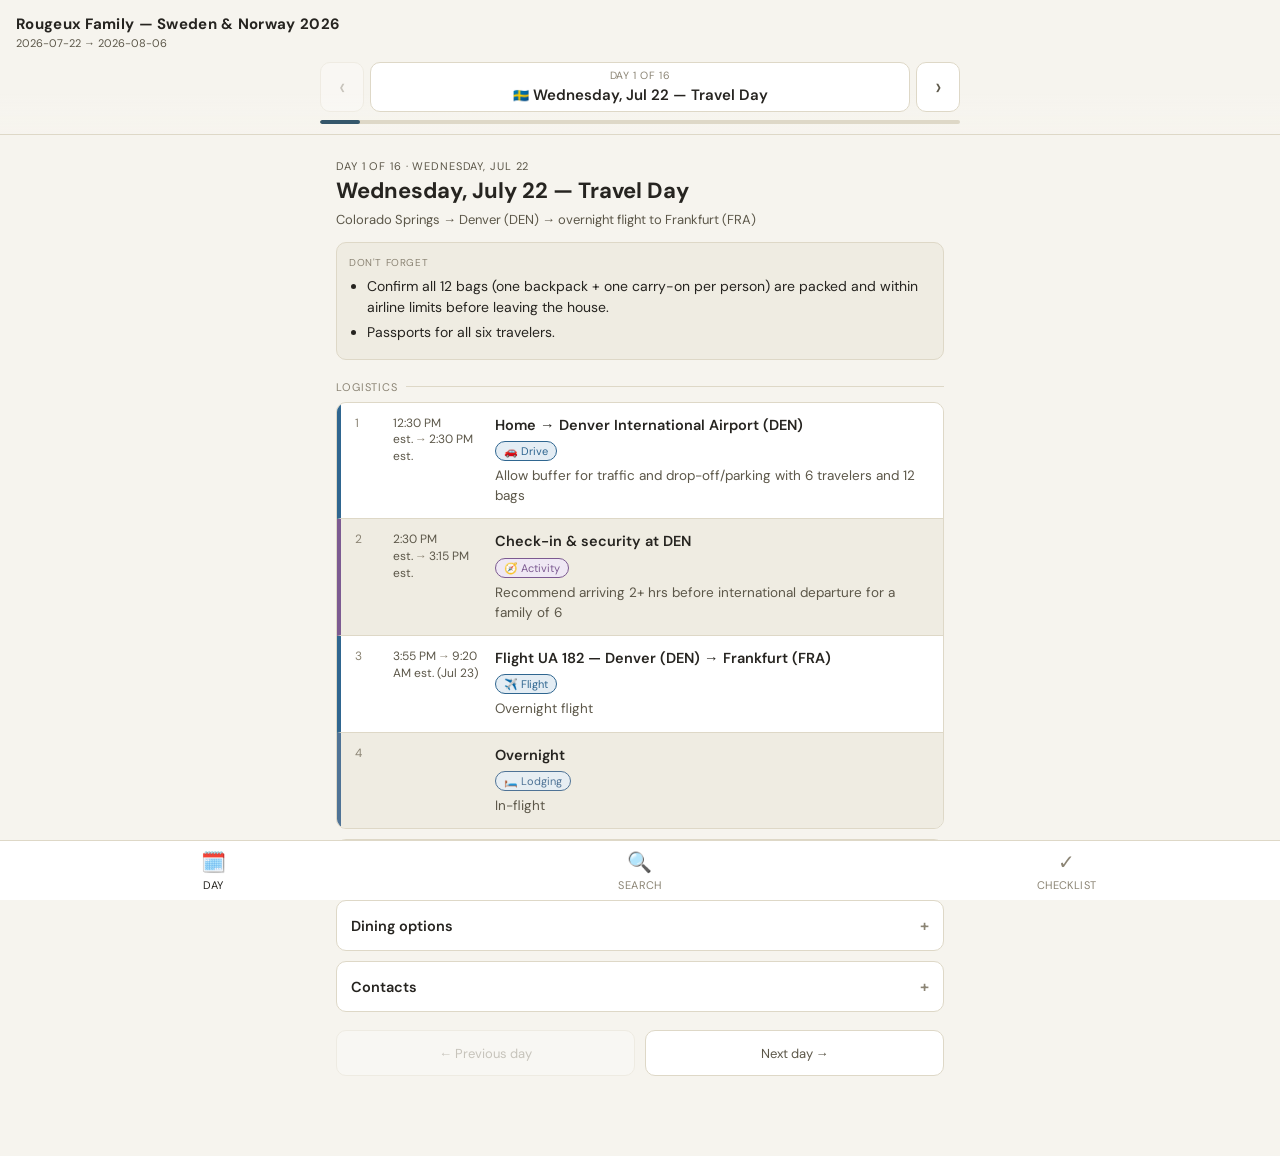
==== index.html @ 5d162cdf "Add files via upload" ====
<!DOCTYPE html>
<html lang="en">
<head>
<meta charset="UTF-8" />
<meta name="viewport" content="width=device-width, initial-scale=1, viewport-fit=cover" />
<title>Rougeux Family — Sweden &amp; Norway 2026</title>
<meta name="theme-color" content="#f6f4ee" />
<link rel="manifest" href="manifest.json" />
<link rel="apple-touch-icon" href="icons/icon-192.png" />
<meta name="apple-mobile-web-app-capable" content="yes" />
<meta name="apple-mobile-web-app-status-bar-style" content="black-translucent" />
<meta name="apple-mobile-web-app-title" content="Sweden &amp; Norway" />
<link rel="stylesheet" href="styles.css" />
</head>
<body>
<div id="app"></div>
<script src="data.js"></script>
<script src="app.js"></script>
</body>
</html>
---- styles.css ----
/* DM Sans, self-hosted — see assets/fonts/. Each file is a variable-weight
   woff2 (400-700); registering it at multiple discrete weights lets browsers
   pick the right instance without needing a separate file per weight. */
@font-face {
  font-family: 'DM Sans';
  font-style: normal;
  font-weight: 400 700;
  font-display: swap;
  src: url('assets/fonts/dm-sans-normal-latin.woff2') format('woff2');
  unicode-range: U+0000-00FF, U+0131, U+0152-0153, U+02BB-02BC, U+02C6, U+02DA, U+02DC, U+0304, U+0308, U+0329, U+2000-206F, U+20AC, U+2122, U+2191, U+2193, U+2212, U+2215, U+FEFF, U+FFFD;
}
@font-face {
  font-family: 'DM Sans';
  font-style: normal;
  font-weight: 400 700;
  font-display: swap;
  src: url('assets/fonts/dm-sans-normal-latin-ext.woff2') format('woff2');
  unicode-range: U+0100-02BA, U+02BD-02C5, U+02C7-02CC, U+02CE-02D7, U+02DD-02FF, U+0304, U+0308, U+0329, U+1D00-1DBF, U+1E00-1E9F, U+1EF2-1EFF, U+2020, U+20A0-20AB, U+20AD-20C0, U+2113, U+2C60-2C7F, U+A720-A7FF;
}
@font-face {
  font-family: 'DM Sans';
  font-style: italic;
  font-weight: 400 700;
  font-display: swap;
  src: url('assets/fonts/dm-sans-italic-latin.woff2') format('woff2');
  unicode-range: U+0000-00FF, U+0131, U+0152-0153, U+02BB-02BC, U+02C6, U+02DA, U+02DC, U+0304, U+0308, U+0329, U+2000-206F, U+20AC, U+2122, U+2191, U+2193, U+2212, U+2215, U+FEFF, U+FFFD;
}
@font-face {
  font-family: 'DM Sans';
  font-style: italic;
  font-weight: 400 700;
  font-display: swap;
  src: url('assets/fonts/dm-sans-italic-latin-ext.woff2') format('woff2');
  unicode-range: U+0100-02BA, U+02BD-02C5, U+02C7-02CC, U+02CE-02D7, U+02DD-02FF, U+0304, U+0308, U+0329, U+1D00-1DBF, U+1E00-1E9F, U+1EF2-1EFF, U+2020, U+20A0-20AB, U+20AD-20C0, U+2113, U+2C60-2C7F, U+A720-A7FF;
}

:root {
  --bg: #f6f4ee;
  --surface: #ffffff;
  --surface-2: #efece2;
  --line: #ded8c7;
  --text: #262420;
  --text-dim: #5c5749;
  --text-faint: #8b8474;
  --amber: #a8720f;
  --radius: 10px;
  --font-display: 'DM Sans', sans-serif;
  --font-body: 'DM Sans', sans-serif;
  --font-mono: 'DM Sans', sans-serif;

  /* Trip-progress accent (not tied to any single category or country) */
  --accent: #35576b;

  /* Activity category color-coding */
  --cat-lodging: #4f7396;
  --cat-lodging-bg: #e7eef3;
  --cat-transport: #2f6690;
  --cat-transport-bg: #e4edf4;
  --cat-walking: #4c7a5a;
  --cat-walking-bg: #e7f0ea;
  --cat-dining: #a24a2b;
  --cat-dining-bg: #f6e8e0;
  --cat-activity: #7c5a91;
  --cat-activity-bg: #efe8f4;
  --cat-note: #8a6d1f;
  --cat-note-bg: #f4eeda;
}

* { box-sizing: border-box; }

html, body {
  margin: 0;
  padding: 0;
  background: var(--bg);
  color: var(--text);
  font-family: var(--font-body);
  -webkit-tap-highlight-color: transparent;
  overscroll-behavior-y: contain;
}

body {
  padding-bottom: calc(56px + env(safe-area-inset-bottom, 0px)); /* space for bottom nav */
  min-height: 100vh;
}

a { color: inherit; }

button {
  font-family: inherit;
  border: none;
  background: none;
  color: inherit;
  cursor: pointer;
  touch-action: manipulation;
}
button:focus-visible,
[tabindex]:focus-visible,
input:focus-visible {
  outline: 2px solid var(--amber);
  outline-offset: 2px;
}

/* ---------- Header ---------- */
.app-header {
  position: sticky;
  top: 0;
  z-index: 20;
  background: linear-gradient(180deg, var(--bg) 70%, rgba(246,244,238,0.9));
  padding: 14px 16px 10px;
  border-bottom: 1px solid var(--line);
}

.app-title {
  font-family: var(--font-display);
  font-weight: 700;
  font-size: 15px;
  letter-spacing: 0.02em;
  color: var(--text);
  margin: 0 0 2px;
}

.app-subtitle {
  font-family: var(--font-mono);
  font-size: 11px;
  color: var(--text-dim);
  margin: 0 0 12px;
}

/* ---------- Day nav (arrows + jump sheet, all screen sizes) ---------- */
.day-nav-outer {
  margin-top: 8px;
  max-width: 640px;
  margin-left: auto;
  margin-right: auto;
}

.day-nav {
  display: flex;
  align-items: stretch;
  gap: 6px;
}

.day-nav-arrow {
  flex: 0 0 auto;
  width: 44px;
  min-height: 44px;
  display: flex;
  align-items: center;
  justify-content: center;
  font-size: 22px;
  line-height: 1;
  color: var(--text-dim);
  background: var(--surface);
  border: 1px solid var(--line);
  border-radius: var(--radius);
  touch-action: manipulation;
}
.day-nav-arrow:disabled { opacity: 0.3; }

.day-nav-label {
  flex: 1;
  min-width: 0;
  display: flex;
  flex-direction: column;
  align-items: center;
  justify-content: center;
  gap: 3px;
  padding: 6px 10px;
  min-height: 44px;
  background: var(--surface);
  border: 1px solid var(--line);
  border-radius: var(--radius);
  text-align: center;
  touch-action: manipulation;
}
.day-nav-label .dnl-eyebrow {
  font-family: var(--font-mono);
  font-size: 10.5px;
  text-transform: uppercase;
  letter-spacing: 0.06em;
  color: var(--text-faint);
}
.day-nav-label .dnl-current {
  font-family: var(--font-display);
  font-weight: 600;
  font-size: 14px;
  color: var(--text);
  white-space: nowrap;
  overflow: hidden;
  text-overflow: ellipsis;
  max-width: 100%;
}
.day-nav-label .dnl-flag { font-size: 13px; }

.day-progress {
  height: 4px;
  border-radius: 2px;
  background: var(--line);
  margin-top: 8px;
  overflow: hidden;
  max-width: 640px;
  margin-left: auto;
  margin-right: auto;
}
.day-progress-fill {
  height: 100%;
  border-radius: 2px;
  background: var(--accent);
  transition: width 0.2s ease;
}

/* ---------- Day picker sheet ---------- */
.day-sheet-overlay {
  position: fixed;
  inset: 0;
  background: rgba(38, 36, 32, 0.45);
  z-index: 50;
  display: flex;
  align-items: flex-end;
  justify-content: center;
}
.day-sheet {
  width: 100%;
  max-width: 640px;
  max-height: 82vh;
  background: var(--surface);
  border-radius: 16px 16px 0 0;
  display: flex;
  flex-direction: column;
  overflow: hidden;
  box-shadow: 0 -8px 30px rgba(38, 36, 32, 0.25);
}
.day-sheet-header {
  display: flex;
  align-items: center;
  justify-content: space-between;
  padding: 14px 16px;
  border-bottom: 1px solid var(--line);
  font-family: var(--font-display);
  font-weight: 700;
  font-size: 15px;
  flex: 0 0 auto;
}
.day-sheet-close {
  width: 32px;
  height: 32px;
  display: flex;
  align-items: center;
  justify-content: center;
  font-size: 15px;
  color: var(--text-dim);
  border-radius: 50%;
  touch-action: manipulation;
}
.day-sheet-close:active { background: var(--surface-2); }

.day-sheet-list {
  overflow-y: auto;
  padding: 8px 0 calc(12px + env(safe-area-inset-bottom, 0px));
  -webkit-overflow-scrolling: touch;
}
.day-sheet-group {
  font-family: var(--font-mono);
  font-size: 11px;
  text-transform: uppercase;
  letter-spacing: 0.06em;
  color: var(--text-faint);
  padding: 14px 16px 6px;
}
.day-sheet-row {
  display: flex;
  align-items: center;
  gap: 12px;
  width: 100%;
  padding: 12px 16px;
  min-height: 52px;
  box-sizing: border-box;
  text-align: left;
  border-bottom: 1px solid var(--line);
  touch-action: manipulation;
}
.day-sheet-row:last-child { border-bottom: none; }
.day-sheet-row.active { background: var(--surface-2); }
.day-sheet-row .dsr-flag {
  font-size: 15px;
  flex: 0 0 auto;
}
.day-sheet-row .dsr-num {
  font-family: var(--font-mono);
  font-size: 12px;
  color: var(--text-faint);
  width: 20px;
  flex: 0 0 auto;
}
.day-sheet-row .dsr-body {
  min-width: 0;
  display: flex;
  flex-direction: column;
  gap: 2px;
}
.day-sheet-row .dsr-date {
  font-family: var(--font-mono);
  font-size: 11px;
  color: var(--text-faint);
}
.day-sheet-row .dsr-title {
  font-size: 14px;
  font-weight: 600;
  color: var(--text);
  overflow: hidden;
  text-overflow: ellipsis;
  white-space: nowrap;
}

/* ---------- Day view ---------- */
.day-view {
  padding: 16px;
  max-width: 640px;
  margin: 0 auto;
}

.day-head {
  margin-bottom: 14px;
}

.day-eyebrow {
  font-family: var(--font-mono);
  font-size: 11px;
  color: var(--text-dim);
  text-transform: uppercase;
  letter-spacing: 0.08em;
  margin: 0 0 4px;
}

.day-title {
  font-family: var(--font-display);
  font-weight: 700;
  font-size: 22px;
  line-height: 1.25;
  margin: 0 0 6px;
}

.day-subtitle {
  font-size: 13px;
  color: var(--text-dim);
  margin: 0;
}

.lodging-banner {
  display: flex;
  align-items: center;
  gap: 10px;
  background: var(--surface);
  border: 1px solid var(--line);
  border-radius: var(--radius);
  padding: 10px 12px;
  margin: 14px 0;
  font-size: 13px;
}
.lodging-banner .icon { font-size: 16px; }
.lodging-banner .label { color: var(--text-dim); font-size: 11px; text-transform: uppercase; letter-spacing: 0.05em; }

.reminders {
  background: var(--surface-2);
  border: 1px solid var(--line);
  border-radius: var(--radius);
  padding: 12px;
  margin: 14px 0;
  font-size: 14px;
  line-height: 1.5;
}
.reminders .label {
  font-family: var(--font-mono);
  font-size: 10px;
  text-transform: uppercase;
  letter-spacing: 0.06em;
  color: var(--text-faint);
  margin-bottom: 6px;
  display: block;
}
.reminders ul { margin: 0; padding-left: 18px; }
.reminders li { margin-bottom: 4px; }

/* ---------- Legs (departure board) ---------- */
.section-label {
  font-family: var(--font-mono);
  font-size: 11px;
  text-transform: uppercase;
  letter-spacing: 0.08em;
  color: var(--text-faint);
  margin: 20px 0 8px;
  display: flex;
  align-items: center;
  gap: 8px;
}
.section-label::after {
  content: '';
  flex: 1;
  height: 1px;
  background: var(--line);
}

.legs {
  border: 1px solid var(--line);
  border-radius: var(--radius);
  overflow: hidden;
}

.leg {
  display: grid;
  grid-template-columns: auto 1fr;
  grid-template-areas:
    "num times"
    "body body";
  column-gap: 8px;
  row-gap: 5px;
  padding: 12px 12px 12px 14px;
  border-bottom: 1px solid var(--line);
  border-left: 4px solid transparent;
  background: var(--surface);
  align-items: start;
}
.leg:last-child { border-bottom: none; }
.leg:nth-child(even) { background: var(--surface-2); }

.leg.cat-lodging   { border-left-color: var(--cat-lodging); }
.leg.cat-transport { border-left-color: var(--cat-transport); }
.leg.cat-walking   { border-left-color: var(--cat-walking); }
.leg.cat-dining    { border-left-color: var(--cat-dining); }
.leg.cat-activity  { border-left-color: var(--cat-activity); }
.leg.cat-note      { border-left-color: var(--cat-note); }

.leg .num {
  grid-area: num;
  font-family: var(--font-mono);
  font-size: 12px;
  color: var(--text-faint);
}

.leg .times {
  grid-area: times;
  font-family: var(--font-mono);
  font-size: 12px;
  color: var(--text-dim);
  line-height: 1.4;
  overflow-wrap: anywhere;
  word-break: break-word;
}
.leg .times .arrow { color: var(--text-faint); padding: 0 2px; }

.leg .body { grid-area: body; min-width: 0; }
.leg .activity {
  font-weight: 600;
  font-size: 14.5px;
  margin: 0 0 4px;
  line-height: 1.4;
}
.leg .mode-chip {
  display: inline-block;
  font-family: var(--font-mono);
  font-size: 11px;
  padding: 2px 8px;
  border-radius: 20px;
  background: var(--surface-2);
  color: var(--text-dim);
  margin-bottom: 5px;
  border: 1px solid var(--line);
}
.leg .mode-chip.cat-lodging   { background: var(--cat-lodging-bg);   color: var(--cat-lodging);   border-color: var(--cat-lodging); }
.leg .mode-chip.cat-transport { background: var(--cat-transport-bg); color: var(--cat-transport); border-color: var(--cat-transport); }
.leg .mode-chip.cat-walking   { background: var(--cat-walking-bg);   color: var(--cat-walking);   border-color: var(--cat-walking); }
.leg .mode-chip.cat-dining    { background: var(--cat-dining-bg);    color: var(--cat-dining);    border-color: var(--cat-dining); }
.leg .mode-chip.cat-activity  { background: var(--cat-activity-bg);  color: var(--cat-activity);  border-color: var(--cat-activity); }
.leg .mode-chip.cat-note      { background: var(--cat-note-bg);      color: var(--cat-note);      border-color: var(--cat-note); }

.leg .detail {
  font-size: 13.5px;
  color: var(--text-dim);
  line-height: 1.5;
  margin: 0;
}
.leg .flag-icon { color: var(--amber); margin-right: 4px; }

/* ---------- Collapsible sections ---------- */
.collapsible {
  border: 1px solid var(--line);
  border-radius: var(--radius);
  margin-top: 10px;
  overflow: hidden;
  background: var(--surface);
}
.collapsible summary {
  padding: 14px;
  min-height: 44px;
  box-sizing: border-box;
  cursor: pointer;
  font-weight: 600;
  font-size: 14.5px;
  display: flex;
  justify-content: space-between;
  align-items: center;
  list-style: none;
  touch-action: manipulation;
}
.collapsible summary::-webkit-details-marker { display: none; }
.collapsible summary::after {
  content: '+';
  font-family: var(--font-mono);
  color: var(--text-faint);
  font-size: 16px;
}
.collapsible[open] summary::after { content: '–'; }
.collapsible .content { padding: 0 14px 14px; }

.story-block { margin-bottom: 14px; }
.story-block:last-child { margin-bottom: 0; }
.story-block h4 {
  font-family: var(--font-display);
  font-size: 13.5px;
  margin: 0 0 4px;
  color: var(--text);
}
.story-block p {
  font-size: 14px;
  line-height: 1.6;
  color: var(--text-dim);
  margin: 0;
}

.dining-item {
  padding: 10px 0;
  border-top: 1px solid var(--line);
}
.dining-item:first-child { border-top: none; padding-top: 0; }
.dining-item .row {
  display: flex;
  align-items: baseline;
  justify-content: space-between;
  flex-wrap: wrap;
  gap: 6px 8px;
}
.dining-item .name { font-weight: 600; font-size: 14.5px; }
.dining-item.leading .name::before {
  content: '★ ';
  color: var(--amber);
}
.dining-badge {
  font-family: var(--font-mono);
  font-size: 9.5px;
  text-transform: uppercase;
  padding: 1px 6px;
  border-radius: 10px;
  white-space: nowrap;
  border: 1px solid var(--line);
  color: var(--text-faint);
}
.dining-item .meta {
  font-size: 12px;
  color: var(--text-faint);
  margin: 3px 0 5px;
}
.dining-item .desc { font-size: 13.5px; color: var(--text-dim); line-height: 1.55; margin: 0; }
.dining-item .contact-line { font-family: var(--font-mono); font-size: 12.5px; color: var(--text-faint); margin-top: 6px; }
.dining-item .contact-line a { color: var(--text-dim); text-decoration: underline; text-underline-offset: 2px; }

.contact-item {
  display: flex;
  flex-direction: column;
  gap: 4px;
  padding: 10px 0;
  border-top: 1px solid var(--line);
  font-size: 13px;
}
.contact-item:first-child { border-top: none; }
.contact-item .cname { font-weight: 600; }
.contact-item .cused { color: var(--text-faint); font-size: 12px; }
.contact-item .cphone {
  font-family: var(--font-mono);
  color: var(--text);
  text-decoration: underline;
  text-underline-offset: 2px;
  white-space: nowrap;
}

/* ---------- Bottom nav ---------- */
.bottom-nav {
  position: fixed;
  bottom: 0;
  left: 0;
  right: 0;
  display: flex;
  background: var(--surface);
  border-top: 1px solid var(--line);
  z-index: 30;
  padding-bottom: env(safe-area-inset-bottom, 0);
}
.bottom-nav button {
  flex: 1;
  display: flex;
  flex-direction: column;
  align-items: center;
  justify-content: center;
  gap: 3px;
  min-height: 56px;
  padding: 8px 4px;
  font-size: 11px;
  font-family: var(--font-mono);
  color: var(--text-faint);
  text-transform: uppercase;
  letter-spacing: 0.04em;
}
.bottom-nav button .bicon { font-size: 20px; }
.bottom-nav button.active { color: var(--text); }
.bottom-nav button.active .bicon { color: var(--amber); }

.day-jump {
  display: flex;
  justify-content: space-between;
  margin-top: 18px;
  gap: 10px;
}
.day-jump button {
  flex: 1;
  min-height: 46px;
  background: var(--surface);
  border: 1px solid var(--line);
  border-radius: var(--radius);
  padding: 10px;
  font-size: 13px;
  font-family: var(--font-mono);
  color: var(--text-dim);
  text-align: center;
}
.day-jump button:disabled { opacity: 0.3; }

/* ---------- Search view ---------- */
.search-view { padding: 16px; max-width: 640px; margin: 0 auto; }
.search-input {
  width: 100%;
  padding: 13px 14px;
  border-radius: var(--radius);
  border: 1px solid var(--line);
  background: var(--surface);
  color: var(--text);
  font-size: 16px; /* keep >=16px: smaller sizes trigger iOS auto-zoom on focus */
  font-family: var(--font-body);
  margin-bottom: 14px;
}
.search-input::placeholder { color: var(--text-faint); }

.search-result {
  padding: 12px;
  background: var(--surface);
  border: 1px solid var(--line);
  border-radius: var(--radius);
  margin-bottom: 8px;
  cursor: pointer;
  touch-action: manipulation;
}
.search-result .day-tag {
  font-family: var(--font-mono);
  font-size: 10.5px;
  color: var(--text-faint);
  text-transform: uppercase;
  margin-bottom: 3px;
}
.search-result .match-title { font-weight: 600; font-size: 14.5px; margin-bottom: 3px; }
.search-result .match-detail { font-size: 13px; color: var(--text-dim); line-height: 1.45; }
.empty-note { color: var(--text-faint); font-size: 13px; padding: 20px 4px; text-align: center; }

/* ---------- Checklist view ---------- */
.checklist-view { padding: 16px; max-width: 640px; margin: 0 auto; }
.checklist-item {
  display: flex;
  align-items: flex-start;
  gap: 12px;
  padding: 13px 12px;
  min-height: 44px;
  box-sizing: border-box;
  background: var(--surface);
  border: 1px solid var(--line);
  border-radius: var(--radius);
  margin-bottom: 8px;
  touch-action: manipulation;
}
.checklist-item input[type="checkbox"] {
  margin-top: 2px;
  width: 20px;
  height: 20px;
  accent-color: var(--amber);
  flex: 0 0 auto;
}
.checklist-item .ci-text { font-size: 14px; line-height: 1.5; }
.checklist-item.checked .ci-text { color: var(--text-faint); text-decoration: line-through; }
.checklist-item .ci-day { font-family: var(--font-mono); font-size: 10.5px; color: var(--text-faint); display: block; margin-bottom: 3px; text-transform: uppercase; }

@media (min-width: 700px) {
  .day-view, .search-view, .checklist-view { padding: 24px 16px; }

  /* Wider (desktop/landscape) screens have room for the compact departure-board
     columns; narrower (mobile portrait) screens stack num/times/body as rows
     via the mobile-first grid-template-areas above. */
  .leg {
    grid-template-columns: 28px 92px 1fr;
    grid-template-areas: "num times body";
    column-gap: 10px;
  }

  .contact-item {
    flex-direction: row;
    justify-content: space-between;
    align-items: baseline;
  }

  .day-nav-arrow { font-size: 24px; }
  .day-nav-label .dnl-current { font-size: 15px; }
}
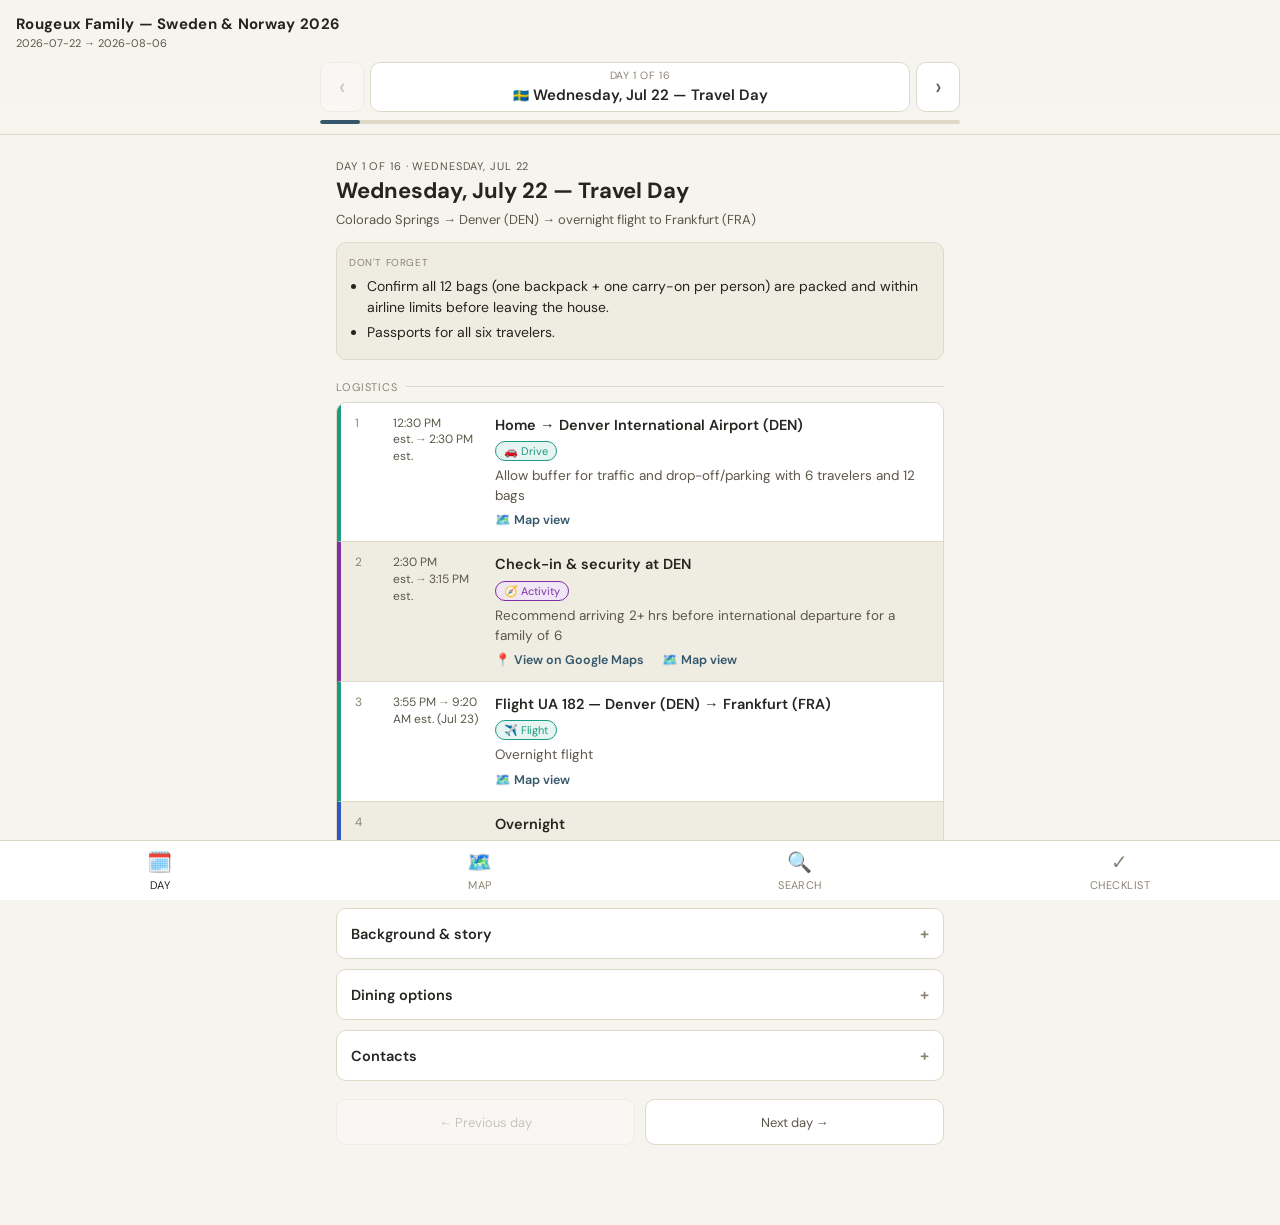
==== commit a2a6e8a8: "Add trip-wide interactive map view (bottom nav) with Leaflet New "Map" tab between Day and Search sh" ====
--- a/index.html
+++ b/index.html
@@ -10,10 +10,12 @@
 <meta name="apple-mobile-web-app-capable" content="yes" />
 <meta name="apple-mobile-web-app-status-bar-style" content="black-translucent" />
 <meta name="apple-mobile-web-app-title" content="Sweden &amp; Norway" />
+<link rel="stylesheet" href="assets/leaflet/leaflet.css" />
 <link rel="stylesheet" href="styles.css" />
 </head>
 <body>
 <div id="app"></div>
+<script src="assets/leaflet/leaflet.js"></script>
 <script src="data.js"></script>
 <script src="app.js"></script>
 </body>
--- a/assets/leaflet/leaflet.css
+++ b/assets/leaflet/leaflet.css
@@ -0,0 +1,661 @@
+/* required styles */
+
+.leaflet-pane,
+.leaflet-tile,
+.leaflet-marker-icon,
+.leaflet-marker-shadow,
+.leaflet-tile-container,
+.leaflet-pane > svg,
+.leaflet-pane > canvas,
+.leaflet-zoom-box,
+.leaflet-image-layer,
+.leaflet-layer {
+	position: absolute;
+	left: 0;
+	top: 0;
+	}
+.leaflet-container {
+	overflow: hidden;
+	}
+.leaflet-tile,
+.leaflet-marker-icon,
+.leaflet-marker-shadow {
+	-webkit-user-select: none;
+	   -moz-user-select: none;
+	        user-select: none;
+	  -webkit-user-drag: none;
+	}
+/* Prevents IE11 from highlighting tiles in blue */
+.leaflet-tile::selection {
+	background: transparent;
+}
+/* Safari renders non-retina tile on retina better with this, but Chrome is worse */
+.leaflet-safari .leaflet-tile {
+	image-rendering: -webkit-optimize-contrast;
+	}
+/* hack that prevents hw layers "stretching" when loading new tiles */
+.leaflet-safari .leaflet-tile-container {
+	width: 1600px;
+	height: 1600px;
+	-webkit-transform-origin: 0 0;
+	}
+.leaflet-marker-icon,
+.leaflet-marker-shadow {
+	display: block;
+	}
+/* .leaflet-container svg: reset svg max-width decleration shipped in Joomla! (joomla.org) 3.x */
+/* .leaflet-container img: map is broken in FF if you have max-width: 100% on tiles */
+.leaflet-container .leaflet-overlay-pane svg {
+	max-width: none !important;
+	max-height: none !important;
+	}
+.leaflet-container .leaflet-marker-pane img,
+.leaflet-container .leaflet-shadow-pane img,
+.leaflet-container .leaflet-tile-pane img,
+.leaflet-container img.leaflet-image-layer,
+.leaflet-container .leaflet-tile {
+	max-width: none !important;
+	max-height: none !important;
+	width: auto;
+	padding: 0;
+	}
+
+.leaflet-container img.leaflet-tile {
+	/* See: https://bugs.chromium.org/p/chromium/issues/detail?id=600120 */
+	mix-blend-mode: plus-lighter;
+}
+
+.leaflet-container.leaflet-touch-zoom {
+	-ms-touch-action: pan-x pan-y;
+	touch-action: pan-x pan-y;
+	}
+.leaflet-container.leaflet-touch-drag {
+	-ms-touch-action: pinch-zoom;
+	/* Fallback for FF which doesn't support pinch-zoom */
+	touch-action: none;
+	touch-action: pinch-zoom;
+}
+.leaflet-container.leaflet-touch-drag.leaflet-touch-zoom {
+	-ms-touch-action: none;
+	touch-action: none;
+}
+.leaflet-container {
+	-webkit-tap-highlight-color: transparent;
+}
+.leaflet-container a {
+	-webkit-tap-highlight-color: rgba(51, 181, 229, 0.4);
+}
+.leaflet-tile {
+	filter: inherit;
+	visibility: hidden;
+	}
+.leaflet-tile-loaded {
+	visibility: inherit;
+	}
+.leaflet-zoom-box {
+	width: 0;
+	height: 0;
+	-moz-box-sizing: border-box;
+	     box-sizing: border-box;
+	z-index: 800;
+	}
+/* workaround for https://bugzilla.mozilla.org/show_bug.cgi?id=888319 */
+.leaflet-overlay-pane svg {
+	-moz-user-select: none;
+	}
+
+.leaflet-pane         { z-index: 400; }
+
+.leaflet-tile-pane    { z-index: 200; }
+.leaflet-overlay-pane { z-index: 400; }
+.leaflet-shadow-pane  { z-index: 500; }
+.leaflet-marker-pane  { z-index: 600; }
+.leaflet-tooltip-pane   { z-index: 650; }
+.leaflet-popup-pane   { z-index: 700; }
+
+.leaflet-map-pane canvas { z-index: 100; }
+.leaflet-map-pane svg    { z-index: 200; }
+
+.leaflet-vml-shape {
+	width: 1px;
+	height: 1px;
+	}
+.lvml {
+	behavior: url(#default#VML);
+	display: inline-block;
+	position: absolute;
+	}
+
+
+/* control positioning */
+
+.leaflet-control {
+	position: relative;
+	z-index: 800;
+	pointer-events: visiblePainted; /* IE 9-10 doesn't have auto */
+	pointer-events: auto;
+	}
+.leaflet-top,
+.leaflet-bottom {
+	position: absolute;
+	z-index: 1000;
+	pointer-events: none;
+	}
+.leaflet-top {
+	top: 0;
+	}
+.leaflet-right {
+	right: 0;
+	}
+.leaflet-bottom {
+	bottom: 0;
+	}
+.leaflet-left {
+	left: 0;
+	}
+.leaflet-control {
+	float: left;
+	clear: both;
+	}
+.leaflet-right .leaflet-control {
+	float: right;
+	}
+.leaflet-top .leaflet-control {
+	margin-top: 10px;
+	}
+.leaflet-bottom .leaflet-control {
+	margin-bottom: 10px;
+	}
+.leaflet-left .leaflet-control {
+	margin-left: 10px;
+	}
+.leaflet-right .leaflet-control {
+	margin-right: 10px;
+	}
+
+
+/* zoom and fade animations */
+
+.leaflet-fade-anim .leaflet-popup {
+	opacity: 0;
+	-webkit-transition: opacity 0.2s linear;
+	   -moz-transition: opacity 0.2s linear;
+	        transition: opacity 0.2s linear;
+	}
+.leaflet-fade-anim .leaflet-map-pane .leaflet-popup {
+	opacity: 1;
+	}
+.leaflet-zoom-animated {
+	-webkit-transform-origin: 0 0;
+	    -ms-transform-origin: 0 0;
+	        transform-origin: 0 0;
+	}
+svg.leaflet-zoom-animated {
+	will-change: transform;
+}
+
+.leaflet-zoom-anim .leaflet-zoom-animated {
+	-webkit-transition: -webkit-transform 0.25s cubic-bezier(0,0,0.25,1);
+	   -moz-transition:    -moz-transform 0.25s cubic-bezier(0,0,0.25,1);
+	        transition:         transform 0.25s cubic-bezier(0,0,0.25,1);
+	}
+.leaflet-zoom-anim .leaflet-tile,
+.leaflet-pan-anim .leaflet-tile {
+	-webkit-transition: none;
+	   -moz-transition: none;
+	        transition: none;
+	}
+
+.leaflet-zoom-anim .leaflet-zoom-hide {
+	visibility: hidden;
+	}
+
+
+/* cursors */
+
+.leaflet-interactive {
+	cursor: pointer;
+	}
+.leaflet-grab {
+	cursor: -webkit-grab;
+	cursor:    -moz-grab;
+	cursor:         grab;
+	}
+.leaflet-crosshair,
+.leaflet-crosshair .leaflet-interactive {
+	cursor: crosshair;
+	}
+.leaflet-popup-pane,
+.leaflet-control {
+	cursor: auto;
+	}
+.leaflet-dragging .leaflet-grab,
+.leaflet-dragging .leaflet-grab .leaflet-interactive,
+.leaflet-dragging .leaflet-marker-draggable {
+	cursor: move;
+	cursor: -webkit-grabbing;
+	cursor:    -moz-grabbing;
+	cursor:         grabbing;
+	}
+
+/* marker & overlays interactivity */
+.leaflet-marker-icon,
+.leaflet-marker-shadow,
+.leaflet-image-layer,
+.leaflet-pane > svg path,
+.leaflet-tile-container {
+	pointer-events: none;
+	}
+
+.leaflet-marker-icon.leaflet-interactive,
+.leaflet-image-layer.leaflet-interactive,
+.leaflet-pane > svg path.leaflet-interactive,
+svg.leaflet-image-layer.leaflet-interactive path {
+	pointer-events: visiblePainted; /* IE 9-10 doesn't have auto */
+	pointer-events: auto;
+	}
+
+/* visual tweaks */
+
+.leaflet-container {
+	background: #ddd;
+	outline-offset: 1px;
+	}
+.leaflet-container a {
+	color: #0078A8;
+	}
+.leaflet-zoom-box {
+	border: 2px dotted #38f;
+	background: rgba(255,255,255,0.5);
+	}
+
+
+/* general typography */
+.leaflet-container {
+	font-family: "Helvetica Neue", Arial, Helvetica, sans-serif;
+	font-size: 12px;
+	font-size: 0.75rem;
+	line-height: 1.5;
+	}
+
+
+/* general toolbar styles */
+
+.leaflet-bar {
+	box-shadow: 0 1px 5px rgba(0,0,0,0.65);
+	border-radius: 4px;
+	}
+.leaflet-bar a {
+	background-color: #fff;
+	border-bottom: 1px solid #ccc;
+	width: 26px;
+	height: 26px;
+	line-height: 26px;
+	display: block;
+	text-align: center;
+	text-decoration: none;
+	color: black;
+	}
+.leaflet-bar a,
+.leaflet-control-layers-toggle {
+	background-position: 50% 50%;
+	background-repeat: no-repeat;
+	display: block;
+	}
+.leaflet-bar a:hover,
+.leaflet-bar a:focus {
+	background-color: #f4f4f4;
+	}
+.leaflet-bar a:first-child {
+	border-top-left-radius: 4px;
+	border-top-right-radius: 4px;
+	}
+.leaflet-bar a:last-child {
+	border-bottom-left-radius: 4px;
+	border-bottom-right-radius: 4px;
+	border-bottom: none;
+	}
+.leaflet-bar a.leaflet-disabled {
+	cursor: default;
+	background-color: #f4f4f4;
+	color: #bbb;
+	}
+
+.leaflet-touch .leaflet-bar a {
+	width: 30px;
+	height: 30px;
+	line-height: 30px;
+	}
+.leaflet-touch .leaflet-bar a:first-child {
+	border-top-left-radius: 2px;
+	border-top-right-radius: 2px;
+	}
+.leaflet-touch .leaflet-bar a:last-child {
+	border-bottom-left-radius: 2px;
+	border-bottom-right-radius: 2px;
+	}
+
+/* zoom control */
+
+.leaflet-control-zoom-in,
+.leaflet-control-zoom-out {
+	font: bold 18px 'Lucida Console', Monaco, monospace;
+	text-indent: 1px;
+	}
+
+.leaflet-touch .leaflet-control-zoom-in, .leaflet-touch .leaflet-control-zoom-out  {
+	font-size: 22px;
+	}
+
+
+/* layers control */
+
+.leaflet-control-layers {
+	box-shadow: 0 1px 5px rgba(0,0,0,0.4);
+	background: #fff;
+	border-radius: 5px;
+	}
+.leaflet-control-layers-toggle {
+	background-image: url(images/layers.png);
+	width: 36px;
+	height: 36px;
+	}
+.leaflet-retina .leaflet-control-layers-toggle {
+	background-image: url(images/layers-2x.png);
+	background-size: 26px 26px;
+	}
+.leaflet-touch .leaflet-control-layers-toggle {
+	width: 44px;
+	height: 44px;
+	}
+.leaflet-control-layers .leaflet-control-layers-list,
+.leaflet-control-layers-expanded .leaflet-control-layers-toggle {
+	display: none;
+	}
+.leaflet-control-layers-expanded .leaflet-control-layers-list {
+	display: block;
+	position: relative;
+	}
+.leaflet-control-layers-expanded {
+	padding: 6px 10px 6px 6px;
+	color: #333;
+	background: #fff;
+	}
+.leaflet-control-layers-scrollbar {
+	overflow-y: scroll;
+	overflow-x: hidden;
+	padding-right: 5px;
+	}
+.leaflet-control-layers-selector {
+	margin-top: 2px;
+	position: relative;
+	top: 1px;
+	}
+.leaflet-control-layers label {
+	display: block;
+	font-size: 13px;
+	font-size: 1.08333em;
+	}
+.leaflet-control-layers-separator {
+	height: 0;
+	border-top: 1px solid #ddd;
+	margin: 5px -10px 5px -6px;
+	}
+
+/* Default icon URLs */
+.leaflet-default-icon-path { /* used only in path-guessing heuristic, see L.Icon.Default */
+	background-image: url(images/marker-icon.png);
+	}
+
+
+/* attribution and scale controls */
+
+.leaflet-container .leaflet-control-attribution {
+	background: #fff;
+	background: rgba(255, 255, 255, 0.8);
+	margin: 0;
+	}
+.leaflet-control-attribution,
+.leaflet-control-scale-line {
+	padding: 0 5px;
+	color: #333;
+	line-height: 1.4;
+	}
+.leaflet-control-attribution a {
+	text-decoration: none;
+	}
+.leaflet-control-attribution a:hover,
+.leaflet-control-attribution a:focus {
+	text-decoration: underline;
+	}
+.leaflet-attribution-flag {
+	display: inline !important;
+	vertical-align: baseline !important;
+	width: 1em;
+	height: 0.6669em;
+	}
+.leaflet-left .leaflet-control-scale {
+	margin-left: 5px;
+	}
+.leaflet-bottom .leaflet-control-scale {
+	margin-bottom: 5px;
+	}
+.leaflet-control-scale-line {
+	border: 2px solid #777;
+	border-top: none;
+	line-height: 1.1;
+	padding: 2px 5px 1px;
+	white-space: nowrap;
+	-moz-box-sizing: border-box;
+	     box-sizing: border-box;
+	background: rgba(255, 255, 255, 0.8);
+	text-shadow: 1px 1px #fff;
+	}
+.leaflet-control-scale-line:not(:first-child) {
+	border-top: 2px solid #777;
+	border-bottom: none;
+	margin-top: -2px;
+	}
+.leaflet-control-scale-line:not(:first-child):not(:last-child) {
+	border-bottom: 2px solid #777;
+	}
+
+.leaflet-touch .leaflet-control-attribution,
+.leaflet-touch .leaflet-control-layers,
+.leaflet-touch .leaflet-bar {
+	box-shadow: none;
+	}
+.leaflet-touch .leaflet-control-layers,
+.leaflet-touch .leaflet-bar {
+	border: 2px solid rgba(0,0,0,0.2);
+	background-clip: padding-box;
+	}
+
+
+/* popup */
+
+.leaflet-popup {
+	position: absolute;
+	text-align: center;
+	margin-bottom: 20px;
+	}
+.leaflet-popup-content-wrapper {
+	padding: 1px;
+	text-align: left;
+	border-radius: 12px;
+	}
+.leaflet-popup-content {
+	margin: 13px 24px 13px 20px;
+	line-height: 1.3;
+	font-size: 13px;
+	font-size: 1.08333em;
+	min-height: 1px;
+	}
+.leaflet-popup-content p {
+	margin: 17px 0;
+	margin: 1.3em 0;
+	}
+.leaflet-popup-tip-container {
+	width: 40px;
+	height: 20px;
+	position: absolute;
+	left: 50%;
+	margin-top: -1px;
+	margin-left: -20px;
+	overflow: hidden;
+	pointer-events: none;
+	}
+.leaflet-popup-tip {
+	width: 17px;
+	height: 17px;
+	padding: 1px;
+
+	margin: -10px auto 0;
+	pointer-events: auto;
+
+	-webkit-transform: rotate(45deg);
+	   -moz-transform: rotate(45deg);
+	    -ms-transform: rotate(45deg);
+	        transform: rotate(45deg);
+	}
+.leaflet-popup-content-wrapper,
+.leaflet-popup-tip {
+	background: white;
+	color: #333;
+	box-shadow: 0 3px 14px rgba(0,0,0,0.4);
+	}
+.leaflet-container a.leaflet-popup-close-button {
+	position: absolute;
+	top: 0;
+	right: 0;
+	border: none;
+	text-align: center;
+	width: 24px;
+	height: 24px;
+	font: 16px/24px Tahoma, Verdana, sans-serif;
+	color: #757575;
+	text-decoration: none;
+	background: transparent;
+	}
+.leaflet-container a.leaflet-popup-close-button:hover,
+.leaflet-container a.leaflet-popup-close-button:focus {
+	color: #585858;
+	}
+.leaflet-popup-scrolled {
+	overflow: auto;
+	}
+
+.leaflet-oldie .leaflet-popup-content-wrapper {
+	-ms-zoom: 1;
+	}
+.leaflet-oldie .leaflet-popup-tip {
+	width: 24px;
+	margin: 0 auto;
+
+	-ms-filter: "progid:DXImageTransform.Microsoft.Matrix(M11=0.70710678, M12=0.70710678, M21=-0.70710678, M22=0.70710678)";
+	filter: progid:DXImageTransform.Microsoft.Matrix(M11=0.70710678, M12=0.70710678, M21=-0.70710678, M22=0.70710678);
+	}
+
+.leaflet-oldie .leaflet-control-zoom,
+.leaflet-oldie .leaflet-control-layers,
+.leaflet-oldie .leaflet-popup-content-wrapper,
+.leaflet-oldie .leaflet-popup-tip {
+	border: 1px solid #999;
+	}
+
+
+/* div icon */
+
+.leaflet-div-icon {
+	background: #fff;
+	border: 1px solid #666;
+	}
+
+
+/* Tooltip */
+/* Base styles for the element that has a tooltip */
+.leaflet-tooltip {
+	position: absolute;
+	padding: 6px;
+	background-color: #fff;
+	border: 1px solid #fff;
+	border-radius: 3px;
+	color: #222;
+	white-space: nowrap;
+	-webkit-user-select: none;
+	-moz-user-select: none;
+	-ms-user-select: none;
+	user-select: none;
+	pointer-events: none;
+	box-shadow: 0 1px 3px rgba(0,0,0,0.4);
+	}
+.leaflet-tooltip.leaflet-interactive {
+	cursor: pointer;
+	pointer-events: auto;
+	}
+.leaflet-tooltip-top:before,
+.leaflet-tooltip-bottom:before,
+.leaflet-tooltip-left:before,
+.leaflet-tooltip-right:before {
+	position: absolute;
+	pointer-events: none;
+	border: 6px solid transparent;
+	background: transparent;
+	content: "";
+	}
+
+/* Directions */
+
+.leaflet-tooltip-bottom {
+	margin-top: 6px;
+}
+.leaflet-tooltip-top {
+	margin-top: -6px;
+}
+.leaflet-tooltip-bottom:before,
+.leaflet-tooltip-top:before {
+	left: 50%;
+	margin-left: -6px;
+	}
+.leaflet-tooltip-top:before {
+	bottom: 0;
+	margin-bottom: -12px;
+	border-top-color: #fff;
+	}
+.leaflet-tooltip-bottom:before {
+	top: 0;
+	margin-top: -12px;
+	margin-left: -6px;
+	border-bottom-color: #fff;
+	}
+.leaflet-tooltip-left {
+	margin-left: -6px;
+}
+.leaflet-tooltip-right {
+	margin-left: 6px;
+}
+.leaflet-tooltip-left:before,
+.leaflet-tooltip-right:before {
+	top: 50%;
+	margin-top: -6px;
+	}
+.leaflet-tooltip-left:before {
+	right: 0;
+	margin-right: -12px;
+	border-left-color: #fff;
+	}
+.leaflet-tooltip-right:before {
+	left: 0;
+	margin-left: -12px;
+	border-right-color: #fff;
+	}
+
+/* Printing */
+
+@media print {
+	/* Prevent printers from removing background-images of controls. */
+	.leaflet-control {
+		-webkit-print-color-adjust: exact;
+		print-color-adjust: exact;
+		}
+	}
--- a/styles.css
+++ b/styles.css
@@ -51,19 +51,22 @@
   /* Trip-progress accent (not tied to any single category or country) */
   --accent: #35576b;
 
-  /* Activity category color-coding */
-  --cat-lodging: #4f7396;
-  --cat-lodging-bg: #e7eef3;
-  --cat-transport: #2f6690;
-  --cat-transport-bg: #e4edf4;
-  --cat-walking: #4c7a5a;
-  --cat-walking-bg: #e7f0ea;
-  --cat-dining: #a24a2b;
-  --cat-dining-bg: #f6e8e0;
-  --cat-activity: #7c5a91;
-  --cat-activity-bg: #efe8f4;
-  --cat-note: #8a6d1f;
-  --cat-note-bg: #f4eeda;
+  /* Activity category color-coding -- more saturated + more hue separation
+     than the original muted set, so categories read apart at a glance both
+     in the Logistics list and as map pins (see categoryMapColor() in
+     app.js, which mirrors these exact hex values). */
+  --cat-lodging: #2f57c6;
+  --cat-lodging-bg: #e6eaf5;
+  --cat-transport: #1d9a81;
+  --cat-transport-bg: #e6f5f2;
+  --cat-walking: #257e46;
+  --cat-walking-bg: #e6f5eb;
+  --cat-dining: #b43622;
+  --cat-dining-bg: #f5e8e6;
+  --cat-activity: #7f30a6;
+  --cat-activity-bg: #f0e6f5;
+  --cat-note: #7e6c16;
+  --cat-note-bg: #f5f2e6;
 }
 
 * { box-sizing: border-box; }
@@ -419,9 +422,17 @@
   border-left: 4px solid transparent;
   background: var(--surface);
   align-items: start;
+  transition: background 1.2s ease-out;
 }
 .leg:last-child { border-bottom: none; }
 .leg:nth-child(even) { background: var(--surface-2); }
+
+/* Briefly flashes when a "Map view" popup or "Go to Day" link jumps here,
+   so the destination leg is unmistakable rather than just scrolled-to. */
+.leg.leg-highlight {
+  background: var(--cat-note-bg);
+  transition: background 0.15s ease-out;
+}
 
 .leg.cat-lodging   { border-left-color: var(--cat-lodging); }
 .leg.cat-transport { border-left-color: var(--cat-transport); }
@@ -480,6 +491,23 @@
   margin: 0;
 }
 .leg .flag-icon { color: var(--amber); margin-right: 4px; }
+
+.leg .leg-map-link {
+  display: inline-block;
+  margin-top: 6px;
+  margin-right: 14px;
+  font-size: 12.5px;
+  font-weight: 600;
+  color: var(--accent);
+  text-decoration: none;
+  /* resets so this also looks right applied to a <button> */
+  border: none;
+  background: none;
+  padding: 0;
+  font-family: inherit;
+  cursor: pointer;
+}
+.leg .leg-map-link:active { opacity: 0.6; }
 
 /* ---------- Collapsible sections ---------- */
 .collapsible {
@@ -527,6 +555,76 @@
   margin: 0;
 }
 
+.map-card { display: flex; flex-direction: column; gap: 8px; }
+
+.map-canvas-wrap {
+  position: relative;
+  border: 1px solid var(--line);
+  border-radius: var(--radius);
+  overflow: hidden;
+  background: var(--surface-2);
+  line-height: 0;
+  touch-action: pan-y;
+}
+.map-canvas {
+  display: block;
+  width: 100%;
+  height: auto;
+  aspect-ratio: 2 / 1;
+  touch-action: pan-y;
+}
+
+.map-zoom-controls {
+  position: absolute;
+  right: 8px;
+  bottom: 8px;
+  display: flex;
+  flex-direction: column;
+  border-radius: 6px;
+  overflow: hidden;
+  border: 1px solid var(--line);
+  box-shadow: 0 1px 4px rgba(38,36,32,0.18);
+}
+.map-zoom-btn {
+  width: 32px;
+  height: 32px;
+  background: var(--surface);
+  color: var(--text);
+  font-size: 17px;
+  line-height: 1;
+  font-family: var(--font-mono);
+  touch-action: manipulation;
+}
+.map-zoom-btn:first-child { border-bottom: 1px solid var(--line); }
+.map-zoom-btn:active { background: var(--surface-2); }
+.map-zoom-btn:disabled { opacity: 0.35; }
+
+.map-attribution {
+  font-size: 10.5px;
+  color: var(--text-faint);
+}
+.map-attribution a { color: var(--text-faint); text-decoration: underline; text-underline-offset: 2px; }
+
+.map-footer { display: flex; }
+.map-gmaps-link {
+  flex: 1;
+  text-align: center;
+  min-height: 44px;
+  display: flex;
+  align-items: center;
+  justify-content: center;
+  gap: 6px;
+  background: var(--surface);
+  border: 1px solid var(--line);
+  border-radius: var(--radius);
+  padding: 10px;
+  font-size: 13.5px;
+  font-weight: 600;
+  color: var(--accent);
+  touch-action: manipulation;
+}
+.map-gmaps-link:active { background: var(--surface-2); }
+
 .dining-item {
   padding: 10px 0;
   border-top: 1px solid var(--line);
@@ -562,6 +660,19 @@
 .dining-item .desc { font-size: 13.5px; color: var(--text-dim); line-height: 1.55; margin: 0; }
 .dining-item .contact-line { font-family: var(--font-mono); font-size: 12.5px; color: var(--text-faint); margin-top: 6px; }
 .dining-item .contact-line a { color: var(--text-dim); text-decoration: underline; text-underline-offset: 2px; }
+.dining-item .contact-line .dining-map-view-btn {
+  border: none;
+  background: none;
+  padding: 0;
+  margin: 0;
+  font: inherit;
+  font-family: var(--font-mono);
+  font-size: 12.5px;
+  color: var(--text-dim);
+  text-decoration: underline;
+  text-underline-offset: 2px;
+  cursor: pointer;
+}
 
 .contact-item {
   display: flex;
@@ -632,6 +743,124 @@
   text-align: center;
 }
 .day-jump button:disabled { opacity: 0.3; }
+
+/* ---------- Trip map view ---------- */
+.trip-map-view { padding: 0 0 16px; }
+.trip-map-canvas {
+  width: 100%;
+  height: 68vh;
+  min-height: 360px;
+  background: var(--surface-2);
+}
+.trip-map-hint {
+  margin: 10px 16px 0;
+  font-size: 12.5px;
+  color: var(--text-faint);
+  text-align: center;
+}
+.trip-map-legend {
+  display: flex;
+  justify-content: center;
+  gap: 16px;
+  flex-wrap: wrap;
+  margin: 8px 16px 0;
+  font-size: 12px;
+  color: var(--text-dim);
+}
+.tml-item { display: inline-flex; align-items: center; gap: 5px; }
+.tml-dot { width: 9px; height: 9px; border-radius: 50%; display: inline-block; border: 1px solid rgba(255,255,255,0.6); }
+
+.trip-map-pin {
+  display: flex;
+  align-items: center;
+  justify-content: center;
+}
+.trip-map-pin span {
+  display: block;
+  border-radius: 50%;
+  border: 2px solid #fff;
+  box-shadow: 0 1px 4px rgba(38,36,32,0.45);
+}
+
+.trip-map-popup { font-family: var(--font-body); min-width: 160px; }
+.trip-map-popup .tmp-eyebrow {
+  font-family: var(--font-mono);
+  font-size: 10.5px;
+  text-transform: uppercase;
+  letter-spacing: 0.05em;
+  color: var(--text-faint);
+  margin-bottom: 3px;
+}
+.trip-map-popup .tmp-title { font-weight: 600; font-size: 14px; color: var(--text); line-height: 1.35; }
+.trip-map-popup .tmp-dot {
+  width: 8px;
+  height: 8px;
+  border-radius: 50%;
+  display: inline-block;
+  margin-right: 5px;
+  border: 1px solid rgba(255,255,255,0.7);
+  vertical-align: middle;
+}
+.trip-map-popup .tmp-sub { font-size: 12.5px; color: var(--text-dim); margin-top: 2px; }
+.trip-map-popup .tmp-goto {
+  display: block;
+  width: 100%;
+  margin-top: 8px;
+  padding: 7px 10px;
+  border-radius: 8px;
+  border: 1px solid var(--line);
+  background: var(--surface-2);
+  color: var(--accent);
+  font-size: 12.5px;
+  font-weight: 600;
+  text-align: center;
+  touch-action: manipulation;
+}
+.trip-map-popup .tmp-goto:active { background: var(--line); }
+
+.trip-map-popup .tmp-transit-label {
+  margin-top: 8px;
+  padding-top: 8px;
+  border-top: 1px solid var(--line);
+  font-family: var(--font-mono);
+  font-size: 10.5px;
+  text-transform: uppercase;
+  letter-spacing: 0.04em;
+  color: var(--text-faint);
+}
+.trip-map-popup .tmp-visit {
+  text-align: left;
+  margin-top: 6px;
+}
+.trip-map-popup .tmp-visit-day {
+  display: block;
+  font-family: var(--font-mono);
+  font-size: 10.5px;
+  text-transform: uppercase;
+  letter-spacing: 0.04em;
+  color: var(--text-faint);
+}
+.trip-map-popup .tmp-visit-label {
+  display: block;
+  font-size: 12.5px;
+  font-weight: 600;
+  color: var(--accent);
+  margin-top: 1px;
+}
+.trip-map-popup { max-height: 260px; overflow-y: auto; }
+
+/* Restyle Leaflet's chrome to match the app's design system instead of
+   its default white/blue look. */
+.leaflet-popup-content-wrapper {
+  background: var(--surface);
+  color: var(--text);
+  border-radius: var(--radius);
+  box-shadow: 0 4px 16px rgba(38,36,32,0.25);
+}
+.leaflet-popup-content { margin: 10px 12px; }
+.leaflet-popup-tip { background: var(--surface); }
+.leaflet-container { font-family: var(--font-body); }
+.leaflet-control-attribution { font-size: 10px; }
 
 /* ---------- Search view ---------- */
 .search-view { padding: 16px; max-width: 640px; margin: 0 auto; }
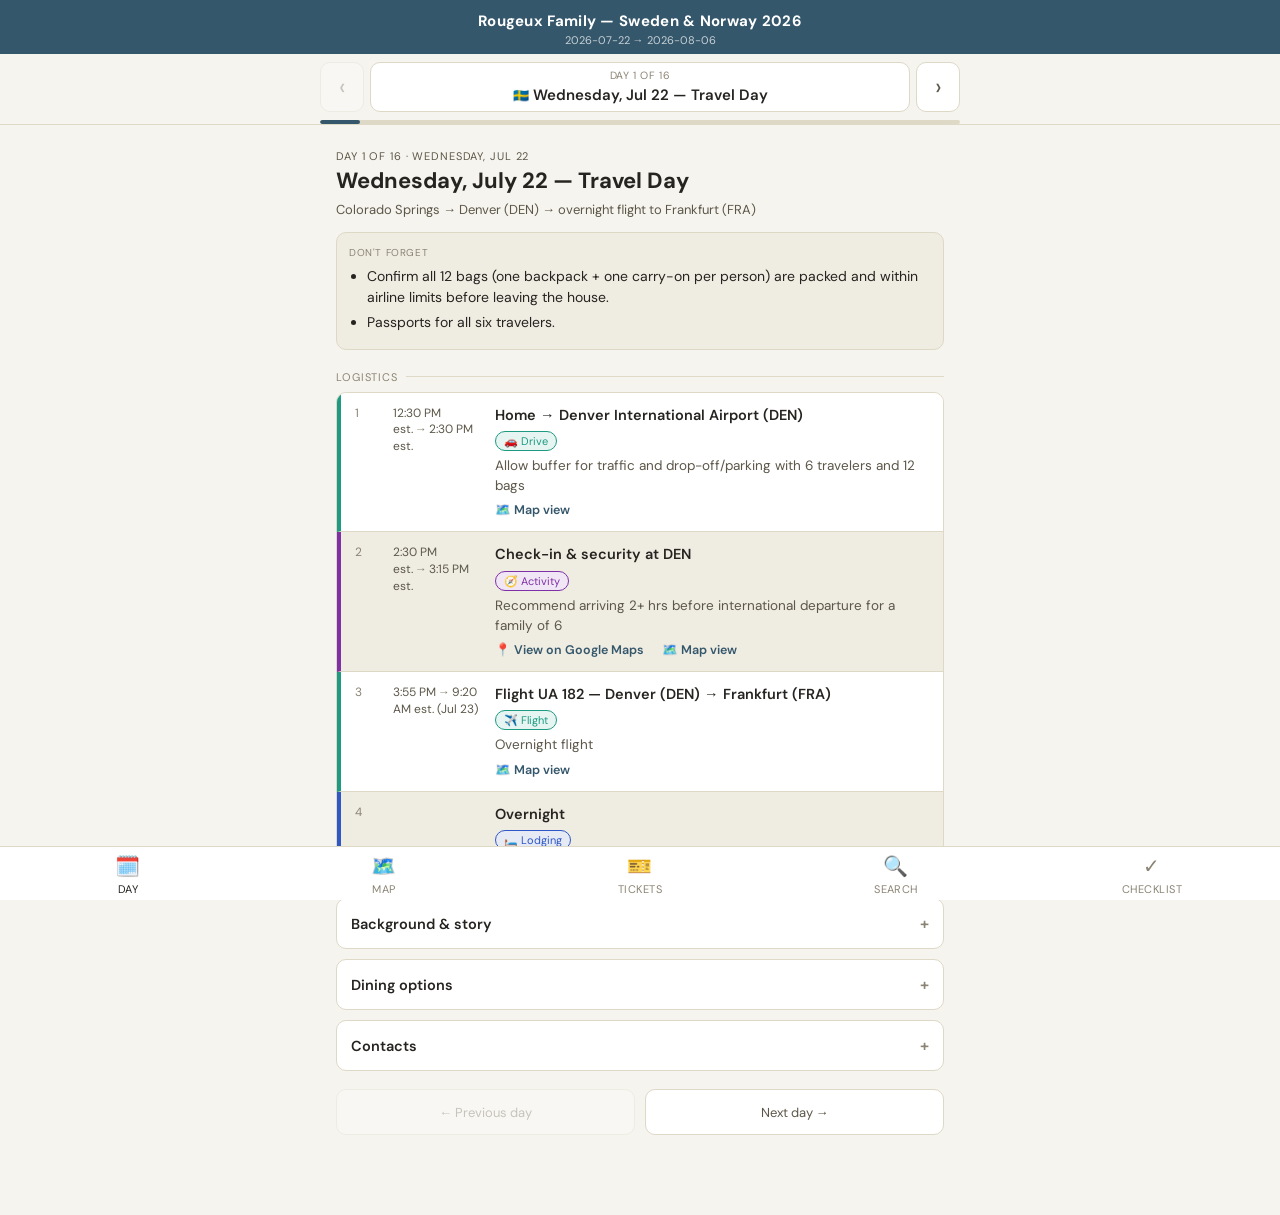
==== commit a7b9dd4e: "Fix PDF embed, persist tickets nav state, iOS status bar clearance, map popup dates - Ticket viewer:" ====
--- a/index.html
+++ b/index.html
@@ -4,7 +4,7 @@
 <meta charset="UTF-8" />
 <meta name="viewport" content="width=device-width, initial-scale=1, viewport-fit=cover" />
 <title>Rougeux Family — Sweden &amp; Norway 2026</title>
-<meta name="theme-color" content="#f6f4ee" />
+<meta name="theme-color" content="#35576b" />
 <link rel="manifest" href="manifest.json" />
 <link rel="apple-touch-icon" href="icons/icon-192.png" />
 <meta name="apple-mobile-web-app-capable" content="yes" />
--- a/styles.css
+++ b/styles.css
@@ -108,9 +108,27 @@
   position: sticky;
   top: 0;
   z-index: 20;
-  background: linear-gradient(180deg, var(--bg) 70%, rgba(246,244,238,0.9));
-  padding: 14px 16px 10px;
+  background: var(--bg);
   border-bottom: 1px solid var(--line);
+}
+
+/* A real masthead rather than plain text blending into the page: solid
+   accent-colored band, centered. Its own padding-top absorbs the iPhone
+   status bar's safe area (time/cell/wifi icons) when installed as a
+   home-screen app -- browser tabs get env(safe-area-inset-top) = 0, so
+   this is a no-op there and the total header height is unchanged from
+   before. The dark background is also why apple-mobile-web-app-status-
+   bar-style is "black-translucent" in index.html: light status bar icons
+   read correctly against it. Kept to the same total padding as the old
+   .app-header so this doesn't grow the header's footprint. */
+.app-banner {
+  background: var(--accent);
+  /* Own padding trimmed ~10% from the original 14px/10px -- only our own
+     contribution, not the env() safe-area itself, which is a real OS-
+     measured value (the iPhone status bar / notch or Dynamic Island
+     exclusion zone) and shouldn't be shrunk without risking overlap. */
+  padding: calc(11px + env(safe-area-inset-top, 0px)) 16px 7px;
+  text-align: center;
 }
 
 .app-title {
@@ -118,15 +136,15 @@
   font-weight: 700;
   font-size: 15px;
   letter-spacing: 0.02em;
-  color: var(--text);
+  color: #fff;
   margin: 0 0 2px;
 }
 
 .app-subtitle {
   font-family: var(--font-mono);
   font-size: 11px;
-  color: var(--text-dim);
-  margin: 0 0 12px;
+  color: rgba(255, 255, 255, 0.72);
+  margin: 0;
 }
 
 /* ---------- Day nav (arrows + jump sheet, all screen sizes) ---------- */
@@ -427,9 +445,13 @@
 .leg:last-child { border-bottom: none; }
 .leg:nth-child(even) { background: var(--surface-2); }
 
-/* Briefly flashes when a "Map view" popup or "Go to Day" link jumps here,
-   so the destination leg is unmistakable rather than just scrolled-to. */
-.leg.leg-highlight {
+/* Briefly flashes when a "Map view" popup, search result, or "Go to Day"
+   link jumps here, so the destination is unmistakable rather than just
+   scrolled-to. Also applied to .dining-item (search results can land on a
+   dining option, not just a leg) -- see .dining-item's own transition
+   below for its fade-out. */
+.leg.leg-highlight,
+.dining-item.leg-highlight {
   background: var(--cat-note-bg);
   transition: background 0.15s ease-out;
 }
@@ -628,6 +650,7 @@
 .dining-item {
   padding: 10px 0;
   border-top: 1px solid var(--line);
+  transition: background 1.2s ease-out;
 }
 .dining-item:first-child { border-top: none; padding-top: 0; }
 .dining-item .row {
@@ -712,8 +735,14 @@
   align-items: center;
   justify-content: center;
   gap: 3px;
-  min-height: 56px;
-  padding: 8px 4px;
+  /* min-height (not padding) is what actually governs this button's
+     height -- it's a flex column centered within that minimum, so
+     trimming padding alone wouldn't visibly shrink anything. This is the
+     real lever for the extra white space below the icon/label, on top of
+     env(safe-area-inset-bottom) below (the home-indicator exclusion zone,
+     left untouched -- that's a real OS measurement, not ours to shrink). */
+  min-height: 48px;
+  padding: 6px 4px 4px;
   font-size: 11px;
   font-family: var(--font-mono);
   color: var(--text-faint);
@@ -782,7 +811,16 @@
   box-shadow: 0 1px 4px rgba(38,36,32,0.45);
 }
 
-.trip-map-popup { font-family: var(--font-body); min-width: 160px; }
+.trip-map-popup {
+  font-family: var(--font-body);
+  min-width: 160px;
+  max-height: 260px;
+  overflow-y: auto;
+  /* Leaflet's close button is a 24px square pinned to the wrapper's own
+     top-right corner; this content sits inside a 12px-margin wrapper, so
+     without extra clearance here title text can run right under the "x". */
+  padding-right: 18px;
+}
 .trip-map-popup .tmp-eyebrow {
   font-family: var(--font-mono);
   font-size: 10.5px;
@@ -847,7 +885,6 @@
   color: var(--accent);
   margin-top: 1px;
 }
-.trip-map-popup { max-height: 260px; overflow-y: auto; }
 
 /* Restyle Leaflet's chrome to match the app's design system instead of
    its default white/blue look. */
@@ -896,6 +933,192 @@
 .search-result .match-title { font-weight: 600; font-size: 14.5px; margin-bottom: 3px; }
 .search-result .match-detail { font-size: 13px; color: var(--text-dim); line-height: 1.45; }
 .empty-note { color: var(--text-faint); font-size: 13px; padding: 20px 4px; text-align: center; }
+
+/* ---------- Tickets view ---------- */
+.tickets-view { padding: 16px; max-width: 640px; margin: 0 auto; }
+
+.tickets-day-list {
+  border: 1px solid var(--line);
+  border-radius: var(--radius);
+  overflow: hidden;
+  background: var(--surface);
+}
+.tickets-day-row {
+  display: flex;
+  align-items: center;
+  gap: 12px;
+  width: 100%;
+  padding: 12px 16px;
+  min-height: 52px;
+  box-sizing: border-box;
+  text-align: left;
+  border-bottom: 1px solid var(--line);
+  touch-action: manipulation;
+}
+.tickets-day-row:last-child { border-bottom: none; }
+.tickets-day-row:active { background: var(--surface-2); }
+.tickets-day-row .tdr-flag { font-size: 15px; flex: 0 0 auto; }
+.tickets-day-row .tdr-num {
+  font-family: var(--font-mono);
+  font-size: 12px;
+  color: var(--text-faint);
+  width: 20px;
+  flex: 0 0 auto;
+}
+.tickets-day-row .tdr-body {
+  min-width: 0;
+  flex: 1;
+  display: flex;
+  flex-direction: column;
+  gap: 2px;
+}
+.tickets-day-row .tdr-date {
+  font-family: var(--font-mono);
+  font-size: 11px;
+  color: var(--text-faint);
+}
+.tickets-day-row .tdr-title {
+  font-size: 14px;
+  font-weight: 600;
+  color: var(--text);
+  overflow: hidden;
+  text-overflow: ellipsis;
+  white-space: nowrap;
+}
+.tickets-day-row .tdr-count {
+  flex: 0 0 auto;
+  min-width: 22px;
+  text-align: center;
+  font-family: var(--font-mono);
+  font-size: 12px;
+  font-weight: 600;
+  color: var(--text-dim);
+  background: var(--surface-2);
+  border: 1px solid var(--line);
+  border-radius: 20px;
+  padding: 2px 7px;
+}
+
+.tickets-back {
+  display: inline-block;
+  margin-bottom: 12px;
+  padding: 8px 4px;
+  font-size: 13.5px;
+  font-weight: 600;
+  color: var(--accent);
+  touch-action: manipulation;
+}
+.tickets-back:active { opacity: 0.6; }
+
+.ticket-list {
+  border: 1px solid var(--line);
+  border-radius: var(--radius);
+  overflow: hidden;
+  background: var(--surface);
+}
+.ticket-row {
+  display: flex;
+  align-items: center;
+  gap: 12px;
+  width: 100%;
+  padding: 14px 16px;
+  min-height: 52px;
+  box-sizing: border-box;
+  border: none;
+  border-bottom: 1px solid var(--line);
+  background: none;
+  color: var(--text);
+  font: inherit;
+  text-align: left;
+  cursor: pointer;
+  touch-action: manipulation;
+}
+.ticket-row:last-child { border-bottom: none; }
+.ticket-row:active { background: var(--surface-2); }
+.ticket-row .ticket-icon { font-size: 18px; flex: 0 0 auto; }
+.ticket-row .ticket-label { font-size: 14.5px; font-weight: 600; line-height: 1.4; }
+
+/* Full-screen takeover (see render()) -- deliberately the *only* scrollable
+   thing on screen while a ticket file is open, since a touch drag on
+   mobile defaults to scrolling the outer page instead of a nested iframe
+   when both are present, which made the file feel clipped/unscrollable. */
+.ticket-file-view {
+  position: fixed;
+  inset: 0;
+  z-index: 40;
+  display: flex;
+  flex-direction: column;
+  background: var(--bg);
+  padding-top: env(safe-area-inset-top, 0);
+  padding-bottom: env(safe-area-inset-bottom, 0);
+}
+.ticket-file-header {
+  display: flex;
+  align-items: center;
+  gap: 10px;
+  padding: 10px 12px;
+  border-bottom: 1px solid var(--line);
+  background: var(--surface);
+  flex: 0 0 auto;
+}
+.ticket-file-back {
+  flex: 0 0 auto;
+  padding: 8px 6px;
+  font-size: 14px;
+  font-weight: 600;
+  color: var(--accent);
+  touch-action: manipulation;
+}
+.ticket-file-back:active { opacity: 0.6; }
+.ticket-file-label {
+  flex: 1;
+  min-width: 0;
+  font-size: 13.5px;
+  font-weight: 600;
+  color: var(--text);
+  overflow: hidden;
+  text-overflow: ellipsis;
+  white-space: nowrap;
+}
+.ticket-file-openlink {
+  flex: 0 0 auto;
+  display: flex;
+  align-items: center;
+  justify-content: center;
+  width: 36px;
+  height: 36px;
+  font-size: 16px;
+  color: var(--accent);
+  text-decoration: none;
+  touch-action: manipulation;
+}
+.ticket-file-openlink:active { opacity: 0.6; }
+
+/* Fills all remaining space below the header -- the file itself, not a
+   padded card around it, so there's no ambiguity about what a touch
+   gesture is meant to scroll/pan/zoom. */
+.ticket-file-frame {
+  flex: 1;
+  min-height: 0;
+  background: var(--surface-2);
+}
+.ticket-file-pdf {
+  display: block;
+  width: 100%;
+  height: 100%;
+  border: none;
+}
+.ticket-file-image-wrap {
+  width: 100%;
+  height: 100%;
+  overflow: auto;
+  -webkit-overflow-scrolling: touch;
+}
+.ticket-file-image {
+  display: block;
+  width: 100%;
+  height: auto;
+}
 
 /* ---------- Checklist view ---------- */
 .checklist-view { padding: 16px; max-width: 640px; margin: 0 auto; }
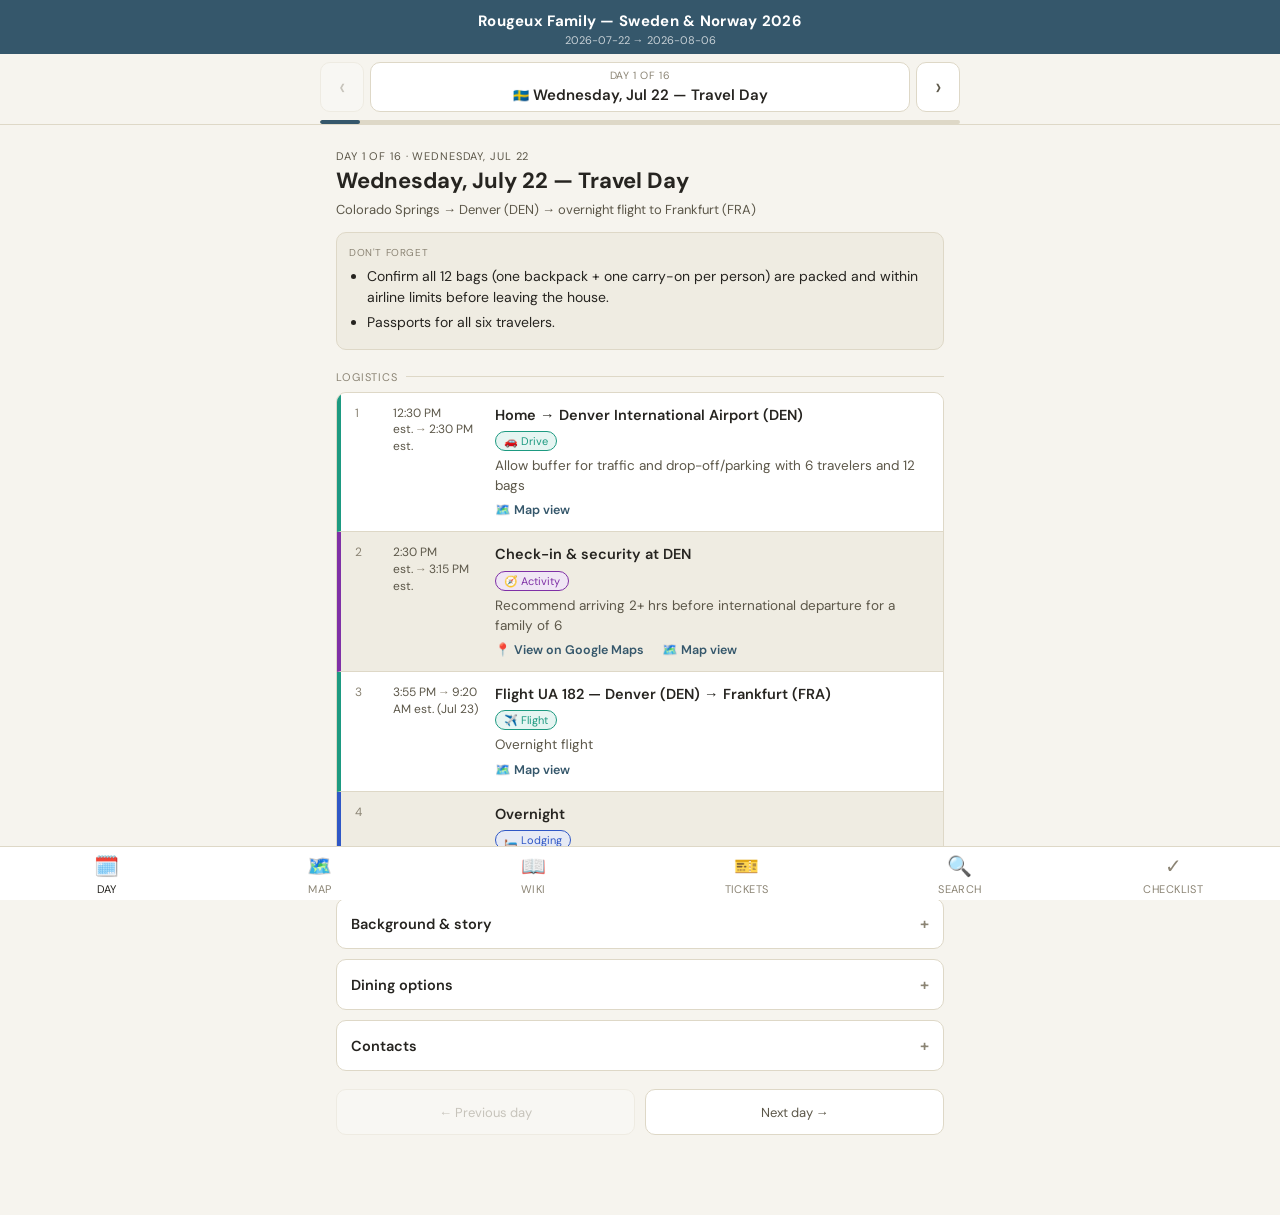
==== commit d2a1414f: "Add Wiki points-of-interest section with map pins, and search/map tweaks New "Wiki" bottom-nav tab: " ====
--- a/index.html
+++ b/index.html
@@ -17,6 +17,7 @@
 <div id="app"></div>
 <script src="assets/leaflet/leaflet.js"></script>
 <script src="data.js"></script>
+<script src="poi_data.js"></script>
 <script src="app.js"></script>
 </body>
 </html>
--- a/styles.css
+++ b/styles.css
@@ -1120,6 +1120,119 @@
   height: auto;
 }
 
+/* ---------- Wiki view (points of interest) ---------- */
+.wiki-view { padding: 16px; max-width: 640px; margin: 0 auto; }
+
+.wiki-list {
+  border: 1px solid var(--line);
+  border-radius: var(--radius);
+  overflow: hidden;
+  background: var(--surface);
+}
+.wiki-row {
+  display: flex;
+  align-items: center;
+  gap: 10px;
+  width: 100%;
+  padding: 12px 16px;
+  min-height: 52px;
+  box-sizing: border-box;
+  text-align: left;
+  border: none;
+  border-bottom: 1px solid var(--line);
+  background: none;
+  font-family: inherit;
+  touch-action: manipulation;
+}
+.wiki-row:last-child { border-bottom: none; }
+.wiki-row:active { background: var(--surface-2); }
+.wiki-row .tml-dot { flex: 0 0 auto; }
+.wiki-row-body {
+  min-width: 0;
+  flex: 1;
+  display: flex;
+  flex-direction: column;
+  gap: 2px;
+}
+.wiki-row-name { font-size: 14px; font-weight: 600; color: var(--text); }
+.wiki-row-category {
+  font-family: var(--font-mono);
+  font-size: 11px;
+  color: var(--text-faint);
+  text-transform: uppercase;
+  letter-spacing: 0.03em;
+}
+
+.wiki-entry-head { margin-bottom: 4px; }
+.wiki-entry-eyebrow {
+  display: flex;
+  align-items: center;
+  font-family: var(--font-mono);
+  font-size: 11px;
+  text-transform: uppercase;
+  letter-spacing: 0.04em;
+  color: var(--text-faint);
+  margin: 0 0 6px;
+}
+.wiki-entry-eyebrow .tml-dot { margin-right: 6px; }
+.wiki-entry-title {
+  font-family: var(--font-display);
+  font-size: 22px;
+  margin: 0;
+  color: var(--text);
+  line-height: 1.25;
+}
+
+/* Reuses .leg-map-link's look but defined standalone since that rule is
+   scoped to ".leg .leg-map-link" and this button sits outside a .leg. */
+.wiki-map-btn {
+  display: inline-block;
+  margin: 10px 0 16px;
+  font-size: 13px;
+  font-weight: 600;
+  color: var(--accent);
+  text-decoration: none;
+  border: none;
+  background: none;
+  padding: 0;
+  font-family: inherit;
+  cursor: pointer;
+  touch-action: manipulation;
+}
+.wiki-map-btn:active { opacity: 0.6; }
+
+.wiki-entry-body { font-size: 14.5px; line-height: 1.65; color: var(--text-dim); }
+.wiki-entry-body p { margin: 0 0 12px; }
+.wiki-entry-body p:last-child { margin-bottom: 0; }
+.wiki-entry-body strong { color: var(--text); font-weight: 700; }
+
+.wiki-fun-fact {
+  margin-top: 16px;
+  padding: 12px 14px;
+  border-radius: var(--radius);
+  background: var(--surface-2);
+  border: 1px solid var(--line);
+  font-size: 13.5px;
+  line-height: 1.55;
+  color: var(--text-dim);
+}
+.wiki-fun-fact-label {
+  display: block;
+  font-family: var(--font-mono);
+  font-size: 10.5px;
+  text-transform: uppercase;
+  letter-spacing: 0.05em;
+  color: var(--text-faint);
+  margin-bottom: 4px;
+}
+.wiki-fun-fact p { margin: 0; }
+
+.wiki-sources {
+  margin-top: 14px;
+  font-size: 12px;
+  color: var(--text-faint);
+}
+
 /* ---------- Checklist view ---------- */
 .checklist-view { padding: 16px; max-width: 640px; margin: 0 auto; }
 .checklist-item {
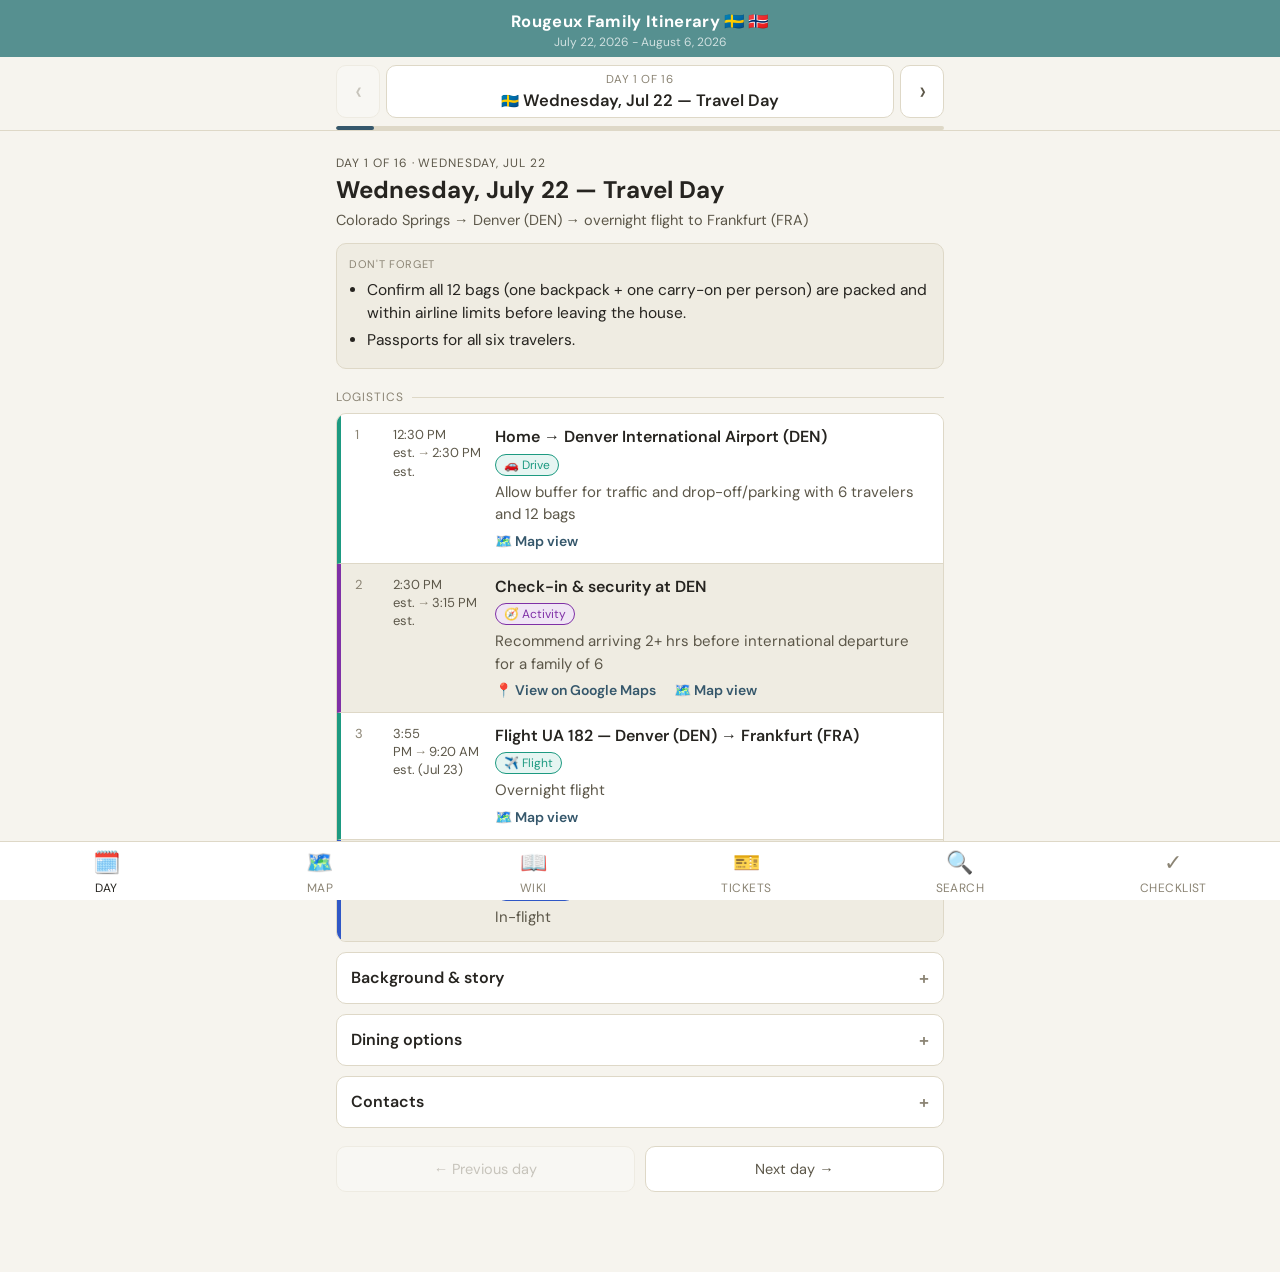
==== commit 7cb0a37b: "UX polish: fix navigation flash, tap feedback, header redesign - Fix white flash on navigation: scro" ====
--- a/index.html
+++ b/index.html
@@ -4,8 +4,10 @@
 <meta charset="UTF-8" />
 <meta name="viewport" content="width=device-width, initial-scale=1, viewport-fit=cover" />
 <title>Rougeux Family — Sweden &amp; Norway 2026</title>
-<meta name="theme-color" content="#35576b" />
+<meta name="theme-color" content="#569090" />
 <link rel="manifest" href="manifest.json" />
+<link rel="icon" href="favicon.ico" sizes="any" />
+<link rel="icon" type="image/png" sizes="32x32" href="icons/favicon-32.png" />
 <link rel="apple-touch-icon" href="icons/icon-192.png" />
 <meta name="apple-mobile-web-app-capable" content="yes" />
 <meta name="apple-mobile-web-app-status-bar-style" content="black-translucent" />
--- a/styles.css
+++ b/styles.css
@@ -50,6 +50,11 @@
 
   /* Trip-progress accent (not tied to any single category or country) */
   --accent: #35576b;
+  /* Top masthead banner only, explicitly chosen to sit apart from
+     --accent -- lighter/more teal so the 🇸🇪 flag emoji's own vivid,
+     saturated blue reads as visually distinct against the banner behind
+     it rather than blending in. */
+  --accent-light: #569090;
 
   /* Activity category color-coding -- more saturated + more hue separation
      than the original muted set, so categories read apart at a glance both
@@ -96,6 +101,15 @@
   cursor: pointer;
   touch-action: manipulation;
 }
+/* Baseline tap feedback for every clickable element, so nothing feels
+   unresponsive even where there's no bespoke :active treatment. Low
+   specificity (bare element selectors) so any more specific existing
+   :active rule elsewhere (e.g. a background-color change) still applies
+   on top of this, not instead of it. */
+button:active,
+a[href]:active {
+  opacity: 0.6;
+}
 button:focus-visible,
 [tabindex]:focus-visible,
 input:focus-visible {
@@ -122,7 +136,7 @@
    read correctly against it. Kept to the same total padding as the old
    .app-header so this doesn't grow the header's footprint. */
 .app-banner {
-  background: var(--accent);
+  background: var(--accent-light);
   /* Own padding trimmed ~10% from the original 14px/10px -- only our own
      contribution, not the env() safe-area itself, which is a real OS-
      measured value (the iPhone status bar / notch or Dynamic Island
@@ -134,15 +148,16 @@
 .app-title {
   font-family: var(--font-display);
   font-weight: 700;
-  font-size: 15px;
+  font-size: 16.5px;
   letter-spacing: 0.02em;
   color: #fff;
   margin: 0 0 2px;
 }
+.app-title-flag-gap { margin-left: 2px; }
 
 .app-subtitle {
   font-family: var(--font-mono);
-  font-size: 11px;
+  font-size: 12px;
   color: rgba(255, 255, 255, 0.72);
   margin: 0;
 }
@@ -150,6 +165,7 @@
 /* ---------- Day nav (arrows + jump sheet, all screen sizes) ---------- */
 .day-nav-outer {
   margin-top: 8px;
+  padding: 0 16px;
   max-width: 640px;
   margin-left: auto;
   margin-right: auto;
@@ -168,7 +184,7 @@
   display: flex;
   align-items: center;
   justify-content: center;
-  font-size: 22px;
+  font-size: 24px;
   line-height: 1;
   color: var(--text-dim);
   background: var(--surface);
@@ -196,7 +212,7 @@
 }
 .day-nav-label .dnl-eyebrow {
   font-family: var(--font-mono);
-  font-size: 10.5px;
+  font-size: 11.5px;
   text-transform: uppercase;
   letter-spacing: 0.06em;
   color: var(--text-faint);
@@ -204,14 +220,14 @@
 .day-nav-label .dnl-current {
   font-family: var(--font-display);
   font-weight: 600;
-  font-size: 14px;
+  font-size: 15.5px;
   color: var(--text);
   white-space: nowrap;
   overflow: hidden;
   text-overflow: ellipsis;
   max-width: 100%;
 }
-.day-nav-label .dnl-flag { font-size: 13px; }
+.day-nav-label .dnl-flag { font-size: 14.5px; }
 
 .day-progress {
   height: 4px;
@@ -259,7 +275,7 @@
   border-bottom: 1px solid var(--line);
   font-family: var(--font-display);
   font-weight: 700;
-  font-size: 15px;
+  font-size: 16.5px;
   flex: 0 0 auto;
 }
 .day-sheet-close {
@@ -268,7 +284,7 @@
   display: flex;
   align-items: center;
   justify-content: center;
-  font-size: 15px;
+  font-size: 16.5px;
   color: var(--text-dim);
   border-radius: 50%;
   touch-action: manipulation;
@@ -282,7 +298,7 @@
 }
 .day-sheet-group {
   font-family: var(--font-mono);
-  font-size: 11px;
+  font-size: 12px;
   text-transform: uppercase;
   letter-spacing: 0.06em;
   color: var(--text-faint);
@@ -303,12 +319,12 @@
 .day-sheet-row:last-child { border-bottom: none; }
 .day-sheet-row.active { background: var(--surface-2); }
 .day-sheet-row .dsr-flag {
-  font-size: 15px;
+  font-size: 16.5px;
   flex: 0 0 auto;
 }
 .day-sheet-row .dsr-num {
   font-family: var(--font-mono);
-  font-size: 12px;
+  font-size: 13px;
   color: var(--text-faint);
   width: 20px;
   flex: 0 0 auto;
@@ -321,11 +337,11 @@
 }
 .day-sheet-row .dsr-date {
   font-family: var(--font-mono);
-  font-size: 11px;
+  font-size: 12px;
   color: var(--text-faint);
 }
 .day-sheet-row .dsr-title {
-  font-size: 14px;
+  font-size: 15.5px;
   font-weight: 600;
   color: var(--text);
   overflow: hidden;
@@ -346,7 +362,7 @@
 
 .day-eyebrow {
   font-family: var(--font-mono);
-  font-size: 11px;
+  font-size: 12px;
   color: var(--text-dim);
   text-transform: uppercase;
   letter-spacing: 0.08em;
@@ -356,13 +372,13 @@
 .day-title {
   font-family: var(--font-display);
   font-weight: 700;
-  font-size: 22px;
+  font-size: 24px;
   line-height: 1.25;
   margin: 0 0 6px;
 }
 
 .day-subtitle {
-  font-size: 13px;
+  font-size: 14.5px;
   color: var(--text-dim);
   margin: 0;
 }
@@ -376,10 +392,10 @@
   border-radius: var(--radius);
   padding: 10px 12px;
   margin: 14px 0;
-  font-size: 13px;
-}
-.lodging-banner .icon { font-size: 16px; }
-.lodging-banner .label { color: var(--text-dim); font-size: 11px; text-transform: uppercase; letter-spacing: 0.05em; }
+  font-size: 14.5px;
+}
+.lodging-banner .icon { font-size: 17.5px; }
+.lodging-banner .label { color: var(--text-dim); font-size: 12px; text-transform: uppercase; letter-spacing: 0.05em; }
 
 .reminders {
   background: var(--surface-2);
@@ -387,12 +403,12 @@
   border-radius: var(--radius);
   padding: 12px;
   margin: 14px 0;
-  font-size: 14px;
+  font-size: 15.5px;
   line-height: 1.5;
 }
 .reminders .label {
   font-family: var(--font-mono);
-  font-size: 10px;
+  font-size: 11px;
   text-transform: uppercase;
   letter-spacing: 0.06em;
   color: var(--text-faint);
@@ -405,7 +421,7 @@
 /* ---------- Legs (departure board) ---------- */
 .section-label {
   font-family: var(--font-mono);
-  font-size: 11px;
+  font-size: 12px;
   text-transform: uppercase;
   letter-spacing: 0.08em;
   color: var(--text-faint);
@@ -466,14 +482,14 @@
 .leg .num {
   grid-area: num;
   font-family: var(--font-mono);
-  font-size: 12px;
+  font-size: 13px;
   color: var(--text-faint);
 }
 
 .leg .times {
   grid-area: times;
   font-family: var(--font-mono);
-  font-size: 12px;
+  font-size: 13px;
   color: var(--text-dim);
   line-height: 1.4;
   overflow-wrap: anywhere;
@@ -484,14 +500,14 @@
 .leg .body { grid-area: body; min-width: 0; }
 .leg .activity {
   font-weight: 600;
-  font-size: 14.5px;
+  font-size: 16px;
   margin: 0 0 4px;
   line-height: 1.4;
 }
 .leg .mode-chip {
   display: inline-block;
   font-family: var(--font-mono);
-  font-size: 11px;
+  font-size: 12px;
   padding: 2px 8px;
   border-radius: 20px;
   background: var(--surface-2);
@@ -507,7 +523,7 @@
 .leg .mode-chip.cat-note      { background: var(--cat-note-bg);      color: var(--cat-note);      border-color: var(--cat-note); }
 
 .leg .detail {
-  font-size: 13.5px;
+  font-size: 15px;
   color: var(--text-dim);
   line-height: 1.5;
   margin: 0;
@@ -518,7 +534,7 @@
   display: inline-block;
   margin-top: 6px;
   margin-right: 14px;
-  font-size: 12.5px;
+  font-size: 14px;
   font-weight: 600;
   color: var(--accent);
   text-decoration: none;
@@ -545,7 +561,7 @@
   box-sizing: border-box;
   cursor: pointer;
   font-weight: 600;
-  font-size: 14.5px;
+  font-size: 16px;
   display: flex;
   justify-content: space-between;
   align-items: center;
@@ -557,7 +573,7 @@
   content: '+';
   font-family: var(--font-mono);
   color: var(--text-faint);
-  font-size: 16px;
+  font-size: 17.5px;
 }
 .collapsible[open] summary::after { content: '–'; }
 .collapsible .content { padding: 0 14px 14px; }
@@ -566,12 +582,12 @@
 .story-block:last-child { margin-bottom: 0; }
 .story-block h4 {
   font-family: var(--font-display);
-  font-size: 13.5px;
+  font-size: 15px;
   margin: 0 0 4px;
   color: var(--text);
 }
 .story-block p {
-  font-size: 14px;
+  font-size: 15.5px;
   line-height: 1.6;
   color: var(--text-dim);
   margin: 0;
@@ -612,7 +628,7 @@
   height: 32px;
   background: var(--surface);
   color: var(--text);
-  font-size: 17px;
+  font-size: 18.5px;
   line-height: 1;
   font-family: var(--font-mono);
   touch-action: manipulation;
@@ -622,7 +638,7 @@
 .map-zoom-btn:disabled { opacity: 0.35; }
 
 .map-attribution {
-  font-size: 10.5px;
+  font-size: 11.5px;
   color: var(--text-faint);
 }
 .map-attribution a { color: var(--text-faint); text-decoration: underline; text-underline-offset: 2px; }
@@ -640,7 +656,7 @@
   border: 1px solid var(--line);
   border-radius: var(--radius);
   padding: 10px;
-  font-size: 13.5px;
+  font-size: 15px;
   font-weight: 600;
   color: var(--accent);
   touch-action: manipulation;
@@ -660,14 +676,14 @@
   flex-wrap: wrap;
   gap: 6px 8px;
 }
-.dining-item .name { font-weight: 600; font-size: 14.5px; }
+.dining-item .name { font-weight: 600; font-size: 16px; }
 .dining-item.leading .name::before {
   content: '★ ';
   color: var(--amber);
 }
 .dining-badge {
   font-family: var(--font-mono);
-  font-size: 9.5px;
+  font-size: 10.5px;
   text-transform: uppercase;
   padding: 1px 6px;
   border-radius: 10px;
@@ -676,12 +692,12 @@
   color: var(--text-faint);
 }
 .dining-item .meta {
-  font-size: 12px;
+  font-size: 13px;
   color: var(--text-faint);
   margin: 3px 0 5px;
 }
-.dining-item .desc { font-size: 13.5px; color: var(--text-dim); line-height: 1.55; margin: 0; }
-.dining-item .contact-line { font-family: var(--font-mono); font-size: 12.5px; color: var(--text-faint); margin-top: 6px; }
+.dining-item .desc { font-size: 15px; color: var(--text-dim); line-height: 1.55; margin: 0; }
+.dining-item .contact-line { font-family: var(--font-mono); font-size: 14px; color: var(--text-faint); margin-top: 6px; }
 .dining-item .contact-line a { color: var(--text-dim); text-decoration: underline; text-underline-offset: 2px; }
 .dining-item .contact-line .dining-map-view-btn {
   border: none;
@@ -690,7 +706,7 @@
   margin: 0;
   font: inherit;
   font-family: var(--font-mono);
-  font-size: 12.5px;
+  font-size: 14px;
   color: var(--text-dim);
   text-decoration: underline;
   text-underline-offset: 2px;
@@ -703,11 +719,11 @@
   gap: 4px;
   padding: 10px 0;
   border-top: 1px solid var(--line);
-  font-size: 13px;
+  font-size: 14.5px;
 }
 .contact-item:first-child { border-top: none; }
 .contact-item .cname { font-weight: 600; }
-.contact-item .cused { color: var(--text-faint); font-size: 12px; }
+.contact-item .cused { color: var(--text-faint); font-size: 13px; }
 .contact-item .cphone {
   font-family: var(--font-mono);
   color: var(--text);
@@ -727,6 +743,13 @@
   border-top: 1px solid var(--line);
   z-index: 30;
   padding-bottom: env(safe-area-inset-bottom, 0);
+  /* Forces its own compositing layer -- a known iOS Safari/WebKit bug
+     lets position:fixed elements render *behind* sibling content that
+     uses hardware-accelerated transforms (e.g. Leaflet's translate3d()
+     pan/zoom animations on the trip map), regardless of z-index, unless
+     the fixed element is also promoted to a compositing layer. Without
+     this, the map briefly painted over the bottom nav during a pan. */
+  transform: translateZ(0);
 }
 .bottom-nav button {
   flex: 1;
@@ -743,13 +766,13 @@
      left untouched -- that's a real OS measurement, not ours to shrink). */
   min-height: 48px;
   padding: 6px 4px 4px;
-  font-size: 11px;
+  font-size: 12px;
   font-family: var(--font-mono);
   color: var(--text-faint);
   text-transform: uppercase;
   letter-spacing: 0.04em;
 }
-.bottom-nav button .bicon { font-size: 20px; }
+.bottom-nav button .bicon { font-size: 22px; }
 .bottom-nav button.active { color: var(--text); }
 .bottom-nav button.active .bicon { color: var(--amber); }
 
@@ -766,7 +789,7 @@
   border: 1px solid var(--line);
   border-radius: var(--radius);
   padding: 10px;
-  font-size: 13px;
+  font-size: 14.5px;
   font-family: var(--font-mono);
   color: var(--text-dim);
   text-align: center;
@@ -774,30 +797,102 @@
 .day-jump button:disabled { opacity: 0.3; }
 
 /* ---------- Trip map view ---------- */
-.trip-map-view { padding: 0 0 16px; }
+/* min-height + background here (not just on the canvas/legend) is what
+   actually fixes the "tan bar" bug: .trip-map-view's box only used to be
+   as tall as its content (canvas + hint), so on any viewport taller than
+   that, the page's own --bg tan showed through in the leftover space
+   between the content and the fixed legend/nav below. Deliberately
+   undershoots the true header+nav overhead (real total is comfortably
+   more than 40px) so this always ends up at least as tall as the visible
+   area above the fixed nav -- worst case a few extra px of scrollable
+   space below the fold (invisible, permanently covered by the fixed
+   legend/nav), never a gap of exposed tan again. The surface-2 tone
+   matches the canvas's own placeholder background, so the map now reads
+   as flush with the legend above it too, not just the nav below. */
+.trip-map-view {
+  padding: 0;
+  min-height: calc(100vh - 40px);
+  /* 100dvh ("dynamic viewport height") accounts for Safari's address
+     bar showing/hiding as you scroll -- plain 100vh in Safari measures
+     against the *largest* possible viewport (as if the address bar were
+     always hidden), so the actual visible area can be shorter than
+     100vh by the address bar's height, which was enough to tuck the
+     Leaflet zoom control's top edge under the sticky header by a few
+     px. Chrome doesn't have this quirk, which is why it was Safari-only.
+     Browsers without dvh support simply ignore this line and keep the
+     100vh value above. */
+  min-height: calc(100dvh - 40px);
+  background: var(--surface-2);
+}
+/* Matches .trip-map-view's own min-height (see the comment there) so the
+   actual interactive map -- not just the container's placeholder
+   background -- extends all the way down to the legend, instead of a
+   fixed vh-based height that could leave a visible gap above it. */
 .trip-map-canvas {
   width: 100%;
-  height: 68vh;
+  height: calc(100vh - 40px);
+  /* See .trip-map-view above for why -- same Safari address-bar quirk,
+     same "ignored by browsers without dvh support" fallback pattern. */
+  height: calc(100dvh - 40px);
   min-height: 360px;
   background: var(--surface-2);
-}
-.trip-map-hint {
-  margin: 10px 16px 0;
-  font-size: 12.5px;
-  color: var(--text-faint);
-  text-align: center;
-}
+  /* Leaflet sets position:relative on this element via inline style at
+     init, but position:relative alone does NOT establish a new CSS
+     stacking context (that needs an explicit z-index too) -- so without
+     this, Leaflet's internal panes/controls (whose own z-index values go
+     up to 1000, see assets/leaflet/leaflet.css) aren't contained: they
+     escape and stack directly against page-level siblings like
+     .bottom-nav (z-index 30) and .trip-map-legend (z-index 15), and
+     *win*, since 1000 > 30. isolation:isolate forces the containment
+     without needing to fight Leaflet's own z-index scheme by number. */
+  isolation: isolate;
+}
+/* Fixed to the bottom of the screen (just above the bottom nav) so it's
+   always visible without scrolling, rather than a normal-flow strip
+   below the map that could end up off-screen on a tall map. A 3-column
+   grid sized to content (not 1fr, which stretches each column edge-to-
+   edge and left-aligns shorter labels within it) with justify-content/
+   justify-items: center guarantees exactly 2 rows for these 6 items
+   regardless of viewport width, *and* keeps the block centered with even
+   spacing between items -- flex-wrap could both spill to 3 lines on a
+   narrow phone and leave uneven gaps next to short labels like "POI". */
 .trip-map-legend {
-  display: flex;
+  position: fixed;
+  left: 0;
+  right: 0;
+  /* +2px so the legend doesn't sit flush against the bottom nav. */
+  bottom: calc(58px + env(safe-area-inset-bottom, 0px));
+  z-index: 15;
+  /* See the same fix on .bottom-nav above -- without its own compositing
+     layer, this also briefly gets painted over by the map during a pan. */
+  transform: translateZ(0);
+  display: grid;
+  grid-template-columns: repeat(3, auto);
   justify-content: center;
-  gap: 16px;
-  flex-wrap: wrap;
-  margin: 8px 16px 0;
-  font-size: 12px;
+  justify-items: center;
+  gap: 4px 22px;
+  max-width: 640px;
+  margin: 0 auto;
+  padding: 7px 16px;
+  background: var(--surface);
+  border-top: 1px solid var(--line);
+  font-size: 11px;
   color: var(--text-dim);
 }
-.tml-item { display: inline-flex; align-items: center; gap: 5px; }
-.tml-dot { width: 9px; height: 9px; border-radius: 50%; display: inline-block; border: 1px solid rgba(255,255,255,0.6); }
+.tml-item {
+  display: flex;
+  align-items: center;
+  gap: 4px;
+  white-space: nowrap;
+}
+.tml-dot {
+  flex: 0 0 auto;
+  width: 8px;
+  height: 8px;
+  border-radius: 50%;
+  display: inline-block;
+  border: 1px solid rgba(255,255,255,0.6);
+}
 
 .trip-map-pin {
   display: flex;
@@ -823,13 +918,13 @@
 }
 .trip-map-popup .tmp-eyebrow {
   font-family: var(--font-mono);
-  font-size: 10.5px;
+  font-size: 11.5px;
   text-transform: uppercase;
   letter-spacing: 0.05em;
   color: var(--text-faint);
   margin-bottom: 3px;
 }
-.trip-map-popup .tmp-title { font-weight: 600; font-size: 14px; color: var(--text); line-height: 1.35; }
+.trip-map-popup .tmp-title { font-weight: 600; font-size: 15.5px; color: var(--text); line-height: 1.35; }
 .trip-map-popup .tmp-dot {
   width: 8px;
   height: 8px;
@@ -839,7 +934,7 @@
   border: 1px solid rgba(255,255,255,0.7);
   vertical-align: middle;
 }
-.trip-map-popup .tmp-sub { font-size: 12.5px; color: var(--text-dim); margin-top: 2px; }
+.trip-map-popup .tmp-sub { font-size: 14px; color: var(--text-dim); margin-top: 2px; }
 .trip-map-popup .tmp-goto {
   display: block;
   width: 100%;
@@ -849,7 +944,7 @@
   border: 1px solid var(--line);
   background: var(--surface-2);
   color: var(--accent);
-  font-size: 12.5px;
+  font-size: 14px;
   font-weight: 600;
   text-align: center;
   touch-action: manipulation;
@@ -861,7 +956,7 @@
   padding-top: 8px;
   border-top: 1px solid var(--line);
   font-family: var(--font-mono);
-  font-size: 10.5px;
+  font-size: 11.5px;
   text-transform: uppercase;
   letter-spacing: 0.04em;
   color: var(--text-faint);
@@ -873,14 +968,14 @@
 .trip-map-popup .tmp-visit-day {
   display: block;
   font-family: var(--font-mono);
-  font-size: 10.5px;
+  font-size: 11.5px;
   text-transform: uppercase;
   letter-spacing: 0.04em;
   color: var(--text-faint);
 }
 .trip-map-popup .tmp-visit-label {
   display: block;
-  font-size: 12.5px;
+  font-size: 14px;
   font-weight: 600;
   color: var(--accent);
   margin-top: 1px;
@@ -897,7 +992,86 @@
 .leaflet-popup-content { margin: 10px 12px; }
 .leaflet-popup-tip { background: var(--surface); }
 .leaflet-container { font-family: var(--font-body); }
-.leaflet-control-attribution { font-size: 10px; }
+.leaflet-control-attribution { font-size: 11px; }
+
+/* Softer, slower zoom transition than Leaflet's default (0.25s), and a
+   fade-in for tiles as they load instead of an instant hard pop --
+   Leaflet's own leaflet.css toggles tiles via `visibility` (an on/off
+   switch, not animatable), which combined with the fast default zoom
+   transform is what made zooming feel harsh, and made the container's
+   own placeholder background (--surface-2) flash starkly in the gap
+   before new tiles appear. Loaded after leaflet.css (see index.html), so
+   these same-specificity selectors win in the cascade without needing
+   !important. */
+.leaflet-zoom-anim .leaflet-zoom-animated {
+  transition: transform 0.4s ease-out;
+}
+.leaflet-tile {
+  opacity: 0;
+  transition: opacity 0.25s ease-out;
+}
+.leaflet-tile-loaded {
+  opacity: 1;
+}
+
+/* "Current Location" control -- stacks in the same top-left corner as
+   (directly below) Leaflet's own zoom control via leaflet-bar's default
+   margin/stacking; only the icon centering and active-state color are
+   custom here. */
+.trip-map-locate-control { margin-top: 8px !important; }
+.trip-map-locate-btn {
+  display: flex !important;
+  align-items: center;
+  justify-content: center;
+  width: 30px !important;
+  height: 30px !important;
+  line-height: normal !important;
+  color: var(--text-dim);
+  background: var(--surface);
+}
+.trip-map-locate-btn.active { color: #1a73e8; }
+.trip-map-locate-btn:active { background: var(--surface-2); }
+
+/* Live "blue dot" -- an Apple-Maps-style position puck with a heading
+   sweep. The accuracy circle itself is a Leaflet L.circle (real-world
+   meter radius, styled via its own JS options), not CSS. Both children
+   are absolutely positioned at the icon div's exact center (50%/50%,
+   offset back by half their own size via a negative margin) rather than
+   sized to iconSize -- iconAnchor already keeps that center pinned to
+   the true lat/lng regardless of how much either child's own box
+   overflows the (much smaller) divIcon container, so the sweep can be
+   drawn far larger than the dot without needing to enlarge iconSize. */
+.user-loc-icon { position: relative; }
+.user-loc-dot {
+  position: absolute;
+  left: 50%;
+  top: 50%;
+  /* 14px -> 17.5px, a 25% size bump */
+  width: 17.5px;
+  height: 17.5px;
+  margin: -8.75px 0 0 -8.75px;
+  border-radius: 50%;
+  background: #1a73e8;
+  border: 2px solid #fff;
+  box-shadow: 0 0 0 1px rgba(0,0,0,0.25), 0 1px 4px rgba(0,0,0,0.35);
+  z-index: 1;
+}
+/* Apple Maps' heading indicator is a soft radial sweep fanning out from
+   the puck (strongest near the dot, fading to nothing at the rim), not a
+   flat-colored wedge -- a clip-path cuts the fan/cone shape out of a
+   square, and a radial-gradient centered on the dot supplies the fade. */
+.user-loc-cone {
+  position: absolute;
+  left: 50%;
+  top: 50%;
+  width: 56px;
+  height: 56px;
+  margin: -56px 0 0 -28px;
+  clip-path: polygon(50% 100%, 10% 0%, 90% 0%);
+  background: radial-gradient(circle at 50% 100%, rgba(26,115,232,0.55) 0%, rgba(26,115,232,0.22) 50%, rgba(26,115,232,0) 82%);
+  transform-origin: 50% 100%;
+  pointer-events: none;
+}
 
 /* ---------- Search view ---------- */
 .search-view { padding: 16px; max-width: 640px; margin: 0 auto; }
@@ -908,7 +1082,7 @@
   border: 1px solid var(--line);
   background: var(--surface);
   color: var(--text);
-  font-size: 16px; /* keep >=16px: smaller sizes trigger iOS auto-zoom on focus */
+  font-size: 18px; /* keep >=16px: smaller sizes trigger iOS auto-zoom on focus */
   font-family: var(--font-body);
   margin-bottom: 14px;
 }
@@ -925,14 +1099,14 @@
 }
 .search-result .day-tag {
   font-family: var(--font-mono);
-  font-size: 10.5px;
+  font-size: 11.5px;
   color: var(--text-faint);
   text-transform: uppercase;
   margin-bottom: 3px;
 }
-.search-result .match-title { font-weight: 600; font-size: 14.5px; margin-bottom: 3px; }
-.search-result .match-detail { font-size: 13px; color: var(--text-dim); line-height: 1.45; }
-.empty-note { color: var(--text-faint); font-size: 13px; padding: 20px 4px; text-align: center; }
+.search-result .match-title { font-weight: 600; font-size: 16px; margin-bottom: 3px; }
+.search-result .match-detail { font-size: 14.5px; color: var(--text-dim); line-height: 1.45; }
+.empty-note { color: var(--text-faint); font-size: 14.5px; padding: 20px 4px; text-align: center; }
 
 /* ---------- Tickets view ---------- */
 .tickets-view { padding: 16px; max-width: 640px; margin: 0 auto; }
@@ -957,10 +1131,10 @@
 }
 .tickets-day-row:last-child { border-bottom: none; }
 .tickets-day-row:active { background: var(--surface-2); }
-.tickets-day-row .tdr-flag { font-size: 15px; flex: 0 0 auto; }
+.tickets-day-row .tdr-flag { font-size: 16.5px; flex: 0 0 auto; }
 .tickets-day-row .tdr-num {
   font-family: var(--font-mono);
-  font-size: 12px;
+  font-size: 13px;
   color: var(--text-faint);
   width: 20px;
   flex: 0 0 auto;
@@ -974,11 +1148,11 @@
 }
 .tickets-day-row .tdr-date {
   font-family: var(--font-mono);
-  font-size: 11px;
+  font-size: 12px;
   color: var(--text-faint);
 }
 .tickets-day-row .tdr-title {
-  font-size: 14px;
+  font-size: 15.5px;
   font-weight: 600;
   color: var(--text);
   overflow: hidden;
@@ -990,7 +1164,7 @@
   min-width: 22px;
   text-align: center;
   font-family: var(--font-mono);
-  font-size: 12px;
+  font-size: 13px;
   font-weight: 600;
   color: var(--text-dim);
   background: var(--surface-2);
@@ -1003,7 +1177,7 @@
   display: inline-block;
   margin-bottom: 12px;
   padding: 8px 4px;
-  font-size: 13.5px;
+  font-size: 15px;
   font-weight: 600;
   color: var(--accent);
   touch-action: manipulation;
@@ -1035,8 +1209,8 @@
 }
 .ticket-row:last-child { border-bottom: none; }
 .ticket-row:active { background: var(--surface-2); }
-.ticket-row .ticket-icon { font-size: 18px; flex: 0 0 auto; }
-.ticket-row .ticket-label { font-size: 14.5px; font-weight: 600; line-height: 1.4; }
+.ticket-row .ticket-icon { font-size: 20px; flex: 0 0 auto; }
+.ticket-row .ticket-label { font-size: 16px; font-weight: 600; line-height: 1.4; }
 
 /* Full-screen takeover (see render()) -- deliberately the *only* scrollable
    thing on screen while a ticket file is open, since a touch drag on
@@ -1064,7 +1238,7 @@
 .ticket-file-back {
   flex: 0 0 auto;
   padding: 8px 6px;
-  font-size: 14px;
+  font-size: 15.5px;
   font-weight: 600;
   color: var(--accent);
   touch-action: manipulation;
@@ -1073,7 +1247,7 @@
 .ticket-file-label {
   flex: 1;
   min-width: 0;
-  font-size: 13.5px;
+  font-size: 15px;
   font-weight: 600;
   color: var(--text);
   overflow: hidden;
@@ -1087,7 +1261,7 @@
   justify-content: center;
   width: 36px;
   height: 36px;
-  font-size: 16px;
+  font-size: 17.5px;
   color: var(--accent);
   text-decoration: none;
   touch-action: manipulation;
@@ -1154,10 +1328,10 @@
   flex-direction: column;
   gap: 2px;
 }
-.wiki-row-name { font-size: 14px; font-weight: 600; color: var(--text); }
+.wiki-row-name { font-size: 15.5px; font-weight: 600; color: var(--text); }
 .wiki-row-category {
   font-family: var(--font-mono);
-  font-size: 11px;
+  font-size: 12px;
   color: var(--text-faint);
   text-transform: uppercase;
   letter-spacing: 0.03em;
@@ -1168,7 +1342,7 @@
   display: flex;
   align-items: center;
   font-family: var(--font-mono);
-  font-size: 11px;
+  font-size: 12px;
   text-transform: uppercase;
   letter-spacing: 0.04em;
   color: var(--text-faint);
@@ -1177,7 +1351,7 @@
 .wiki-entry-eyebrow .tml-dot { margin-right: 6px; }
 .wiki-entry-title {
   font-family: var(--font-display);
-  font-size: 22px;
+  font-size: 24px;
   margin: 0;
   color: var(--text);
   line-height: 1.25;
@@ -1188,7 +1362,7 @@
 .wiki-map-btn {
   display: inline-block;
   margin: 10px 0 16px;
-  font-size: 13px;
+  font-size: 14.5px;
   font-weight: 600;
   color: var(--accent);
   text-decoration: none;
@@ -1201,10 +1375,18 @@
 }
 .wiki-map-btn:active { opacity: 0.6; }
 
-.wiki-entry-body { font-size: 14.5px; line-height: 1.65; color: var(--text-dim); }
+.wiki-entry-body { font-size: 16px; line-height: 1.65; color: var(--text-dim); }
 .wiki-entry-body p { margin: 0 0 12px; }
 .wiki-entry-body p:last-child { margin-bottom: 0; }
 .wiki-entry-body strong { color: var(--text); font-weight: 700; }
+.wiki-entry-body .wiki-inline-ref {
+  color: var(--accent);
+  font-weight: 600;
+  text-decoration: underline;
+  text-decoration-color: var(--line);
+  text-underline-offset: 2px;
+}
+.wiki-entry-body .wiki-inline-ref:active { opacity: 0.6; }
 
 .wiki-fun-fact {
   margin-top: 16px;
@@ -1212,14 +1394,14 @@
   border-radius: var(--radius);
   background: var(--surface-2);
   border: 1px solid var(--line);
-  font-size: 13.5px;
+  font-size: 15px;
   line-height: 1.55;
   color: var(--text-dim);
 }
 .wiki-fun-fact-label {
   display: block;
   font-family: var(--font-mono);
-  font-size: 10.5px;
+  font-size: 11.5px;
   text-transform: uppercase;
   letter-spacing: 0.05em;
   color: var(--text-faint);
@@ -1227,9 +1409,43 @@
 }
 .wiki-fun-fact p { margin: 0; }
 
+.wiki-see-also {
+  margin-top: 16px;
+  padding-top: 14px;
+  border-top: 1px solid var(--line);
+  display: flex;
+  flex-direction: column;
+  gap: 8px;
+}
+.wiki-see-also-label {
+  font-family: var(--font-mono);
+  font-size: 11.5px;
+  text-transform: uppercase;
+  letter-spacing: 0.05em;
+  color: var(--text-faint);
+}
+.wiki-see-also-link {
+  display: flex;
+  align-items: center;
+  gap: 8px;
+  width: 100%;
+  padding: 10px 12px;
+  min-height: 40px;
+  box-sizing: border-box;
+  text-align: left;
+  background: var(--surface-2);
+  border: 1px solid var(--line);
+  border-radius: var(--radius);
+  font-size: 14.5px;
+  font-weight: 600;
+  color: var(--text);
+  touch-action: manipulation;
+}
+.wiki-see-also-link:active { background: var(--line); }
+
 .wiki-sources {
   margin-top: 14px;
-  font-size: 12px;
+  font-size: 13px;
   color: var(--text-faint);
 }
 
@@ -1248,6 +1464,7 @@
   margin-bottom: 8px;
   touch-action: manipulation;
 }
+.checklist-item:active { background: var(--surface-2); }
 .checklist-item input[type="checkbox"] {
   margin-top: 2px;
   width: 20px;
@@ -1255,9 +1472,9 @@
   accent-color: var(--amber);
   flex: 0 0 auto;
 }
-.checklist-item .ci-text { font-size: 14px; line-height: 1.5; }
+.checklist-item .ci-text { font-size: 15.5px; line-height: 1.5; }
 .checklist-item.checked .ci-text { color: var(--text-faint); text-decoration: line-through; }
-.checklist-item .ci-day { font-family: var(--font-mono); font-size: 10.5px; color: var(--text-faint); display: block; margin-bottom: 3px; text-transform: uppercase; }
+.checklist-item .ci-day { font-family: var(--font-mono); font-size: 11.5px; color: var(--text-faint); display: block; margin-bottom: 3px; text-transform: uppercase; }
 
 @media (min-width: 700px) {
   .day-view, .search-view, .checklist-view { padding: 24px 16px; }
@@ -1277,6 +1494,6 @@
     align-items: baseline;
   }
 
-  .day-nav-arrow { font-size: 24px; }
-  .day-nav-label .dnl-current { font-size: 15px; }
-}
+  .day-nav-arrow { font-size: 26.5px; }
+  .day-nav-label .dnl-current { font-size: 16.5px; }
+}
